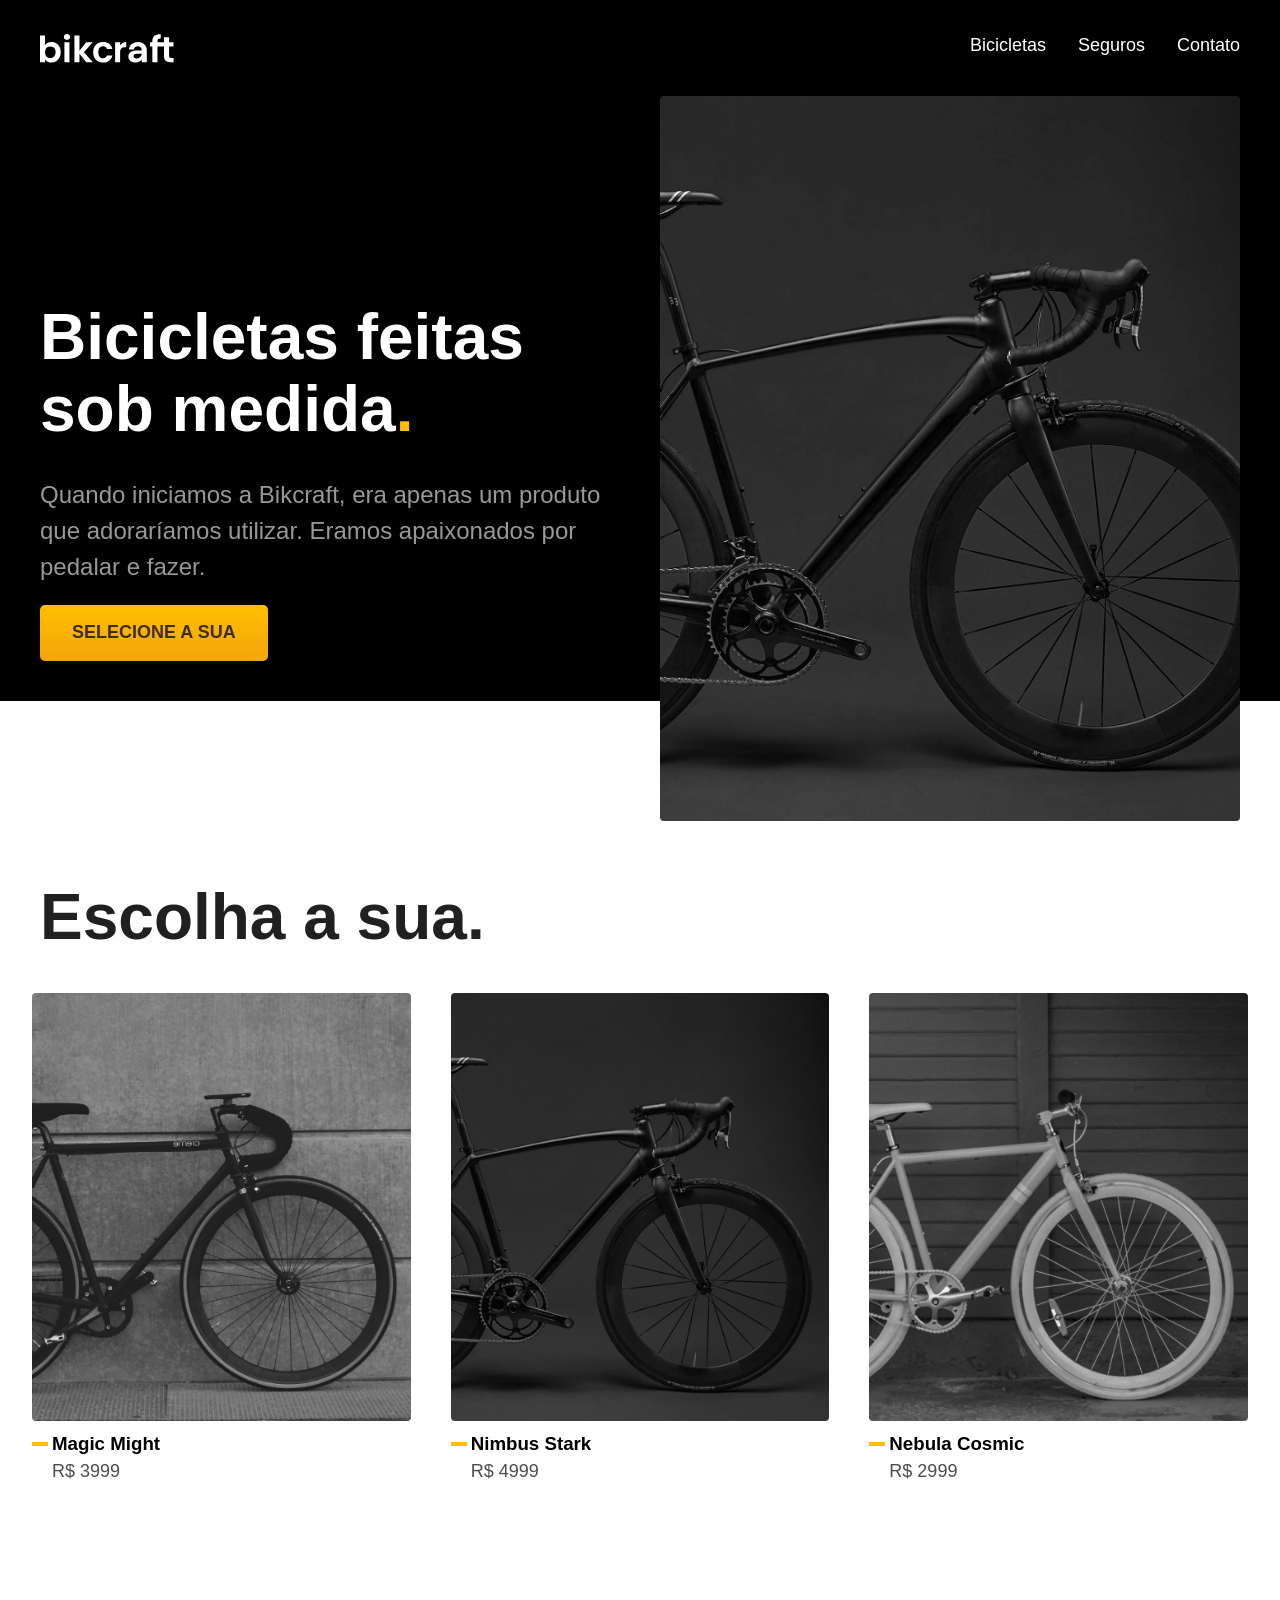
==== index.html @ 02c3f510 "Inserção dos produtos na página principal com animações" ====
<!DOCTYPE html>
<html lang="pt-BR">

<head>
  <meta charset="UTF-8">
  <meta http-equiv="X-UA-Compatible" content="IE=edge">
  <meta name="viewport" content="width=device-width, initial-scale=1.0">
  <title>Bikcraft - Bicicletas Elétricas</title>

  <!-- Typographys -->
  <link rel="preconnect" href="https://fonts.googleapis.com">
  <link rel="preconnect" href="https://fonts.gstatic.com" crossorigin>
  <link href="https://fonts.googleapis.com/css2?family=Merriweather:ital@1&family=Poppins:wght@500;600;700&family=Roboto:wght@400;500;700&display=swap" <!-- Styles -->
  <link rel="stylesheet" href="css/style.css">
</head>

<body>
  <header id="header">
    <div class="container">
      <a href="/index.html">
        <img src="/img/bikcraft.svg" alt="Bikcraft Logo">
      </a>

      <nav class="header-menu" aria-label="Primária">
        <ul class="font-1-m cor-c10">
          <li><a href="bicicletas.html">Bicicletas</a></li>
          <li><a href="seguros.html">Seguros</a></li>
          <li><a href="contato.html">Contato</a></li>
        </ul>
      </nav>
    </div>
  </header>

  <main>
    <section id="introducao">
      <div class="container">
        <div class="introducao-conteudo">
          <h1 class="titulo font-1-xxl cor-c10">Bicicletas feitas sob medida<span>.</span></h1>
          <p class="font-2-l cor-c6">Quando iniciamos a Bikcraft, era apenas um produto que adoraríamos utilizar. Eramos apaixonados por pedalar e fazer.</p>
          <a href="bicicletas.html" class="btn">Selecione a sua</a>
        </div>

        <div class="introducao-image">
          <img src="/img/fotos/introducao.jpg" alt="">
        </div>
      </div>
    </section>
  </main>

  <article id="bicicletas">
    <h2 class="title font-1-xxl cor-c2 container">Escolha a sua<span>.</span></h2>

    <ul class="bicicletas-lista">
      <li>
        <a href="/bicicletas/magic.html" class="bicicletas-item">
          <img src="/img/bicicletas/magic-home.jpg" alt="">
          <h3 class="font-1-l-b cor-c1">Magic Might</h3>
          <span class="font-2-m cor-c4">R$ 3999</span>
        </a>
      </li>

      <li>
        <a href="/bicicletas/nimbus.html" class="bicicletas-item">
          <img src="/img/bicicletas/nimbus-home.jpg" alt="">
          <h3 class="font-1-l-b cor-c1">Nimbus Stark</h3>
          <span class="font-2-m cor-c4">R$ 4999</span>
        </a>
      </li>

      <li>
        <a href="/bicicletas/nebula.html" class="bicicletas-item">
          <img src="/img/bicicletas/nebula-home.jpg" alt="">
          <h3 class="font-1-l-b cor-c1">Nebula Cosmic</h3>
          <span class="font-2-m cor-c4">R$ 2999</span>
        </a>
      </li>
    </ul>
  </article>
</body>

</html>
---- css/style.css ----
/* <-------------- Gray Colors --------------> */
/* <-------------- Main Colors --------------> */
/* <-------------- Gradient Colors --------------> */
/* <-------------- CSS Utility --------------> */
.cor-c1 {
  color: #000000;
}

.cor-c2 {
  color: #202020;
}

.cor-c3 {
  color: #3a3a3a;
}

.cor-c4 {
  color: #4d4d4d;
}

.cor-c5 {
  color: #707070;
}

.cor-c6 {
  color: #989898;
}

.cor-c7 {
  color: #b8b8b8;
}

.cor-c8 {
  color: #e2e2e2;
}

.cor-c9 {
  color: #fafafa;
}

.cor-c10 {
  color: #ffffff;
}

.cor-p1 {
  color: #ffbf00;
}

.cor-p2 {
  color: #d69e11;
}

.cor-p3 {
  color: #a66a02;
}

.cor-p4 {
  color: #402d0a;
}

.font-1-xs {
  font: 400 1.2rem/1.33 'Poppins', sans-serif;
}

.font-2-xs {
  font: 400 1.4rem/1.5 'Roboto', sans-serif;
}

.font-1-s {
  font: 400 1.6rem/1.5 'Poppins', sans-serif;
}

.font-2-s {
  font: 400 1.6rem/1.5 'Roboto', sans-serif;
}

.font-1-m,
.font-1-m-b {
  font: 500 1.8rem/1.35 'Poppins', sans-serif;
}

.font-1-m-b {
  font-weight: 600;
}

.font-2-m {
  font: 500 1.8rem/1.35 'Roboto', sans-serif;
}

.font-1-l {
  font: 400 2.4rem/1.5 'Poppins', sans-serif;
}

.font-2-l,
.font-2-l-b {
  font: 400 2.4rem/1.5 'Roboto', sans-serif;
}

.font-2-l-b {
  font-weight: 600;
  letter-spacing: 0.015em;
  text-transform: uppercase;
}

.font-1-xl {
  font: 600 3.2rem/1.25 'Poppins', sans-serif;
}

.font-2-xl {
  font: 500 3.2rem/1.25 'Roboto', sans-serif;
}

.font-1-xxl {
  font: 600 6.4rem/1.125 'Popppins', sans-serif;
}

@media screen and (max-width: 956px) {
  .font-1-xxl {
    font-size: 4.2rem;
  }
  .font-2-l,
  .font-2-l-b {
    font-size: 1.8rem;
  }
  .font-1-m,
  .font-2-m {
    font-size: 1.4rem;
  }
}

@media screen and (max-width: 768px) {
  .font-1-xxl {
    font-size: 3.6rem;
  }
  .font-1-xl,
  .font-2-xl {
    font-size: 2.4rem;
  }
  .font-2-l {
    font-size: 1.6rem;
  }
  .font-1-m {
    font-size: 1.6rem;
  }
}

/* RESET */
*,
*::before,
*::after {
  margin: 0;
  padding: 0;
  -webkit-box-sizing: border-box;
          box-sizing: border-box;
  text-decoration: none;
}

a {
  color: inherit;
}

html {
  font-size: 62.5%;
}

body {
  font-size: 1.6rem;
  font-family: 'Roboto', sans-serif;
}

li {
  list-style: none;
}

img {
  display: block;
  max-width: 100%;
}

.container {
  width: Min(95vw, 120rem);
  margin: 0 auto;
}

img[src$='.jpg'] {
  border-radius: 0.4rem;
}

.titulo span {
  color: #ffbf00;
}

.btn {
  background: -webkit-gradient(linear, left top, left bottom, from(#ffbf00), to(#f2a50b));
  background: linear-gradient(180deg, #ffbf00 0%, #f2a50b 100%);
  display: inline-block;
  padding: 1.6rem 3.2rem;
  border-radius: 0.5rem;
  text-transform: uppercase;
  color: #402d0a;
  font-size: 1.8rem;
  font-family: 'Poppins', sans-serif;
  line-height: 1.33;
  font-weight: 600;
  -webkit-box-shadow: 0 0.1rem 0.2rem 0 rgba(0, 0, 0, 0.1);
          box-shadow: 0 0.1rem 0.2rem 0 rgba(0, 0, 0, 0.1);
}

.btn:hover {
  background: -webkit-gradient(linear, left top, left bottom, from(#ffb60d), to(#daa100));
  background: linear-gradient(180deg, #ffb60d 0%, #daa100 100%);
}

@media (max-width: 768px) {
  .btn {
    padding: 1.2rem 2rem;
    font-size: 1.4rem;
    line-height: 1.5;
  }
}

#header {
  background-color: #000000;
  color: #ffffff;
}

#header .container {
  display: -webkit-box;
  display: -ms-flexbox;
  display: flex;
  -webkit-box-align: center;
      -ms-flex-align: center;
          align-items: center;
  -webkit-box-pack: justify;
      -ms-flex-pack: justify;
          justify-content: space-between;
  gap: 2rem;
  padding: 3.2rem 0;
}

#header .container ul {
  display: -webkit-box;
  display: -ms-flexbox;
  display: flex;
  -webkit-box-pack: center;
      -ms-flex-pack: center;
          justify-content: center;
  -ms-flex-wrap: wrap;
      flex-wrap: wrap;
  gap: 1.6rem 3.2rem;
}

#header .container ul li a {
  padding: 1.6rem 0;
}

#header .container ul li a::after {
  content: '';
  width: 0;
  height: 0.2rem;
  margin-top: 0.4rem;
  display: block;
  background-color: #ffffff;
  -webkit-transition: width 0.4s;
  transition: width 0.4s;
}

#header .container ul li a:hover::after {
  width: 100%;
}

@media (max-width: 956px) {
  #header .container {
    -webkit-box-orient: vertical;
    -webkit-box-direction: normal;
        -ms-flex-direction: column;
            flex-direction: column;
    -webkit-box-align: center;
        -ms-flex-align: center;
            align-items: center;
    gap: 3.2rem;
  }
  #header .container ul li {
    padding: 1.2rem 2.8rem;
    border-radius: 0.4rem;
    color: #ffffff;
    background-color: #202020;
  }
  #header .container ul li:hover {
    background-color: #4d4d4d;
  }
  #header .container ul li a::after {
    display: none;
  }
}

#introducao {
  background-color: #000000;
  -webkit-box-shadow: inset 0 -12rem 0 0 #ffffff;
          box-shadow: inset 0 -12rem 0 0 #ffffff;
}

#introducao .container {
  display: -ms-grid;
  display: grid;
  -ms-grid-columns: 1fr 1fr;
      grid-template-columns: 1fr 1fr;
  gap: 4rem;
}

#introducao .introducao-conteudo {
  -ms-flex-item-align: end;
      -ms-grid-row-align: end;
      align-self: end;
  padding: 12rem 0 16rem;
}

#introducao .introducao-conteudo h1 {
  margin-bottom: 3.2rem;
}

#introducao .introducao-conteudo p {
  margin-bottom: 2rem;
}

#introducao .introducao-image img {
  height: 100%;
  width: 100%;
  -o-object-fit: cover;
     object-fit: cover;
  -o-object-position: right;
     object-position: right;
}

@media (max-width: 876px) {
  #introducao {
    -webkit-box-shadow: inset 0 -6rem 0 0 #ffffff;
            box-shadow: inset 0 -6rem 0 0 #ffffff;
    background-color: #202020;
  }
  #introducao .container {
    -ms-grid-columns: 1fr;
        grid-template-columns: 1fr;
    gap: 2rem;
  }
  #introducao .introducao-conteudo {
    padding: 4rem 0;
  }
  #introducao .introducao-image img {
    height: 35rem;
  }
}

@media (max-width: 600px) {
  #introducao {
    -webkit-box-shadow: none;
            box-shadow: none;
    padding-bottom: 4rem;
  }
}

#bicicletas {
  padding: 6rem 0 12rem;
}

#bicicletas h2 {
  margin-bottom: 4rem;
}

#bicicletas .bicicletas-lista {
  width: Min(95vw, 144rem);
  margin: 0 auto;
  padding: 0 0 2rem;
  display: -webkit-box;
  display: -ms-flexbox;
  display: flex;
  gap: 4rem;
  overflow-x: auto;
}

#bicicletas .bicicletas-lista .bicicletas-item {
  -webkit-box-flex: 1;
      -ms-flex: 1;
          flex: 1;
  min-width: 35rem;
  display: block;
}

#bicicletas .bicicletas-lista .bicicletas-item h3::before {
  -webkit-transition: width 0.2s;
  transition: width 0.2s;
}

#bicicletas .bicicletas-lista .bicicletas-item span {
  -webkit-transition: margin 0.2s;
  transition: margin 0.2s;
}

#bicicletas .bicicletas-lista .bicicletas-item:hover h3::before {
  width: 3.2rem;
}

#bicicletas .bicicletas-lista .bicicletas-item:hover span {
  margin-left: 3.6rem;
}

#bicicletas .bicicletas-lista .bicicletas-item img {
  margin-bottom: 1.2rem;
}

#bicicletas .bicicletas-lista .bicicletas-item h3 {
  margin-bottom: 0.4rem;
  display: -webkit-box;
  display: -ms-flexbox;
  display: flex;
  -webkit-box-align: center;
      -ms-flex-align: center;
          align-items: center;
}

#bicicletas .bicicletas-lista .bicicletas-item h3::before {
  content: '';
  width: 1.6rem;
  height: 0.4rem;
  display: inline-block;
  margin-right: 0.4rem;
  background-color: #ffbf00;
}

#bicicletas .bicicletas-lista .bicicletas-item span {
  margin-left: 2rem;
}

@media (max-width: 867px) {
  #bicicletas .bicicletas-lista {
    gap: 2rem;
  }
}
/*# sourceMappingURL=style.css.map */
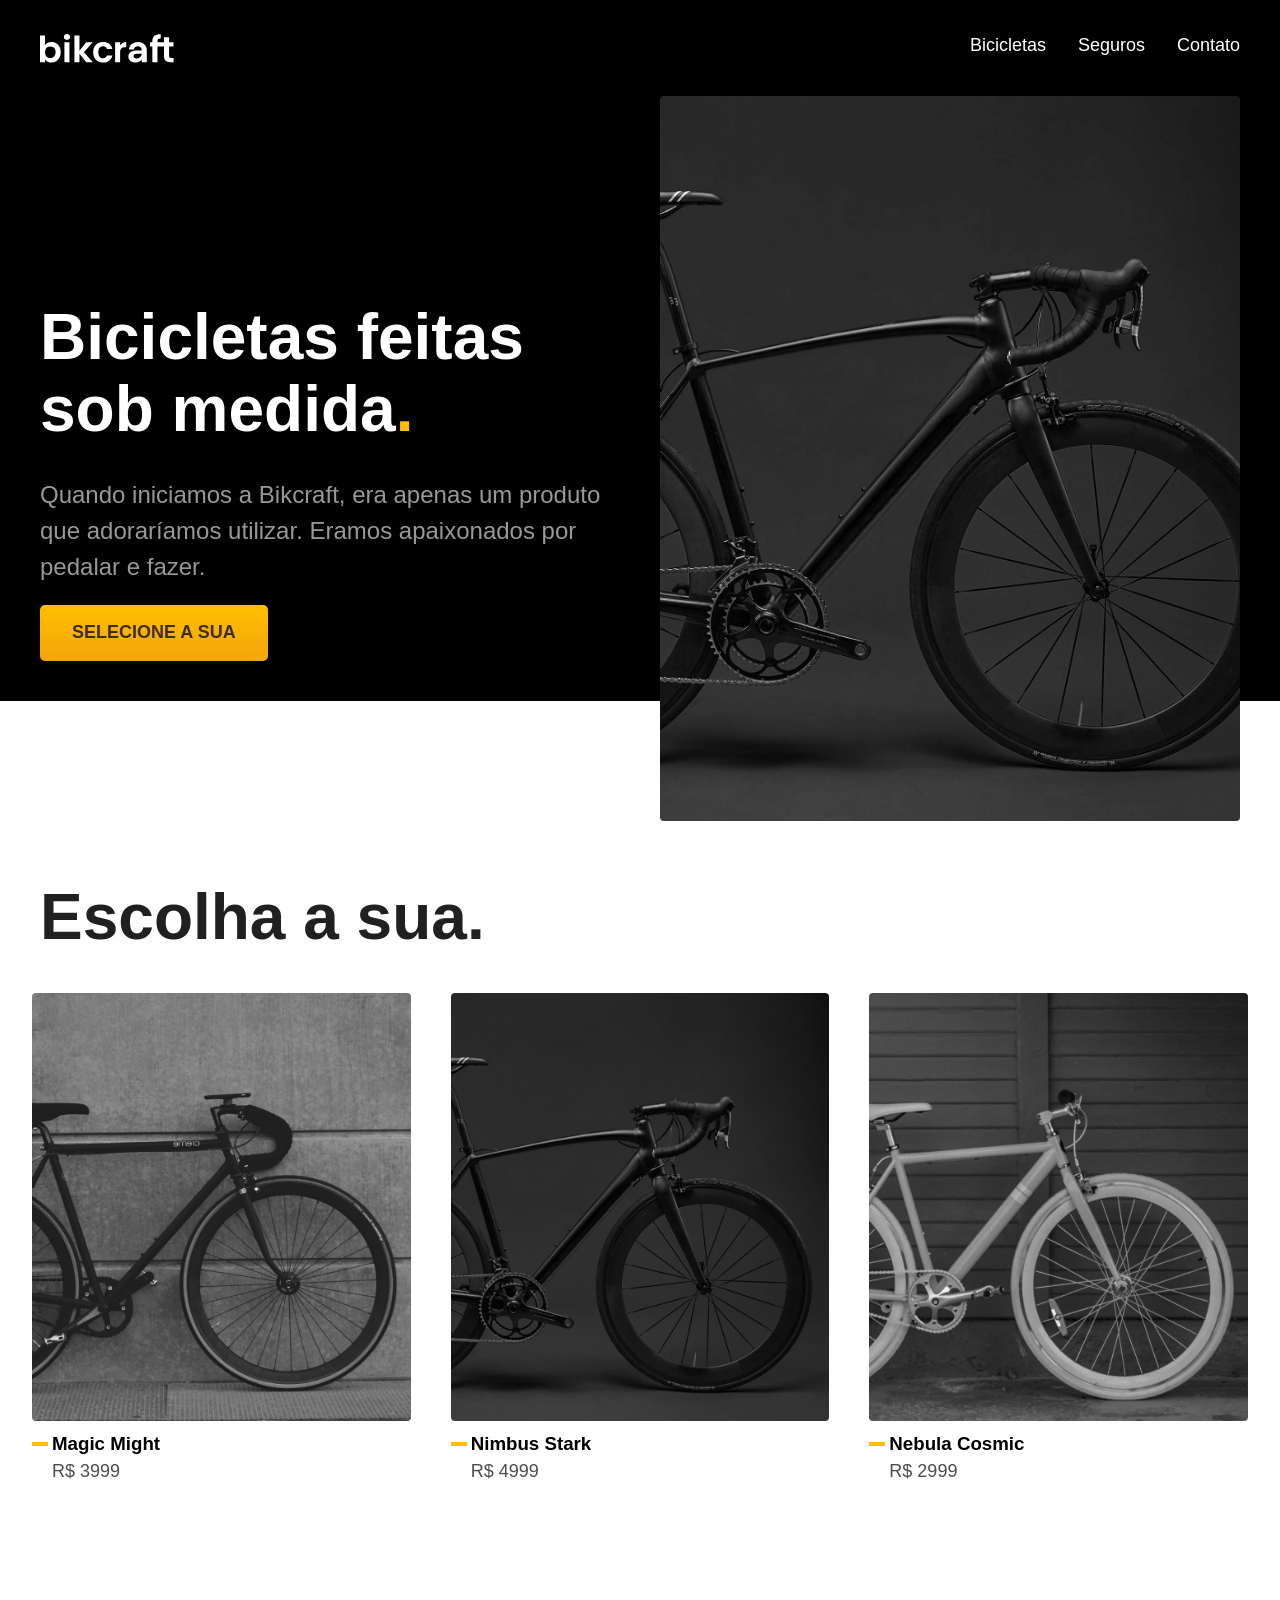
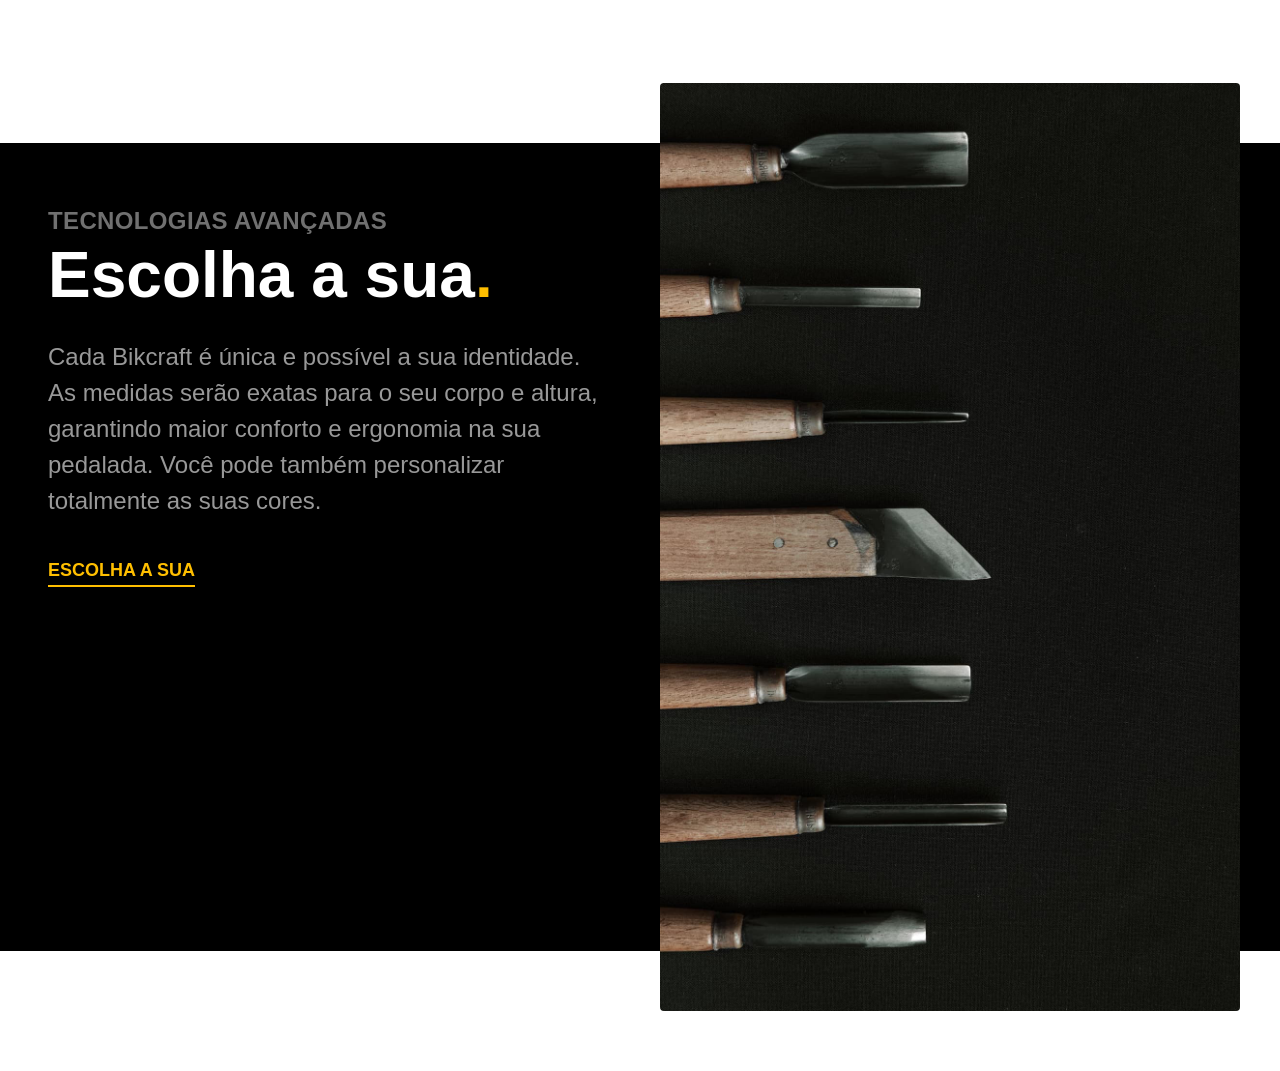
==== commit 8a962e0e: "Inserção das tecnologias" ====
--- a/index.html
+++ b/index.html
@@ -76,6 +76,27 @@
       </li>
     </ul>
   </article>
+
+  <section aria-label="tecnologias" id="tecnologias">
+    <div class="container">
+      <div class="tecnologias-texto">
+        <span class="font-2-l-b cor-c5">Tecnologias Avançadas</span>
+        <h2 class="titulo font-1-xxl cor-c10">Escolha a sua<span>.</span></h2>
+        <p class="font-2-l cor-c6">Cada Bikcraft é única e possível a sua identidade. As medidas serão exatas para o seu corpo e altura, garantindo maior conforto e ergonomia na sua pedalada. Você pode também personalizar totalmente as suas cores.</p>
+        <a href="" class="btn line">Escolha a sua</a>
+
+        <div class="tecnologias-vantagens">
+          <div class="tecnologias-vantagem">
+
+          </div>
+        </div>
+      </div>
+
+      <div class="tecnologias-image">
+        <img src="/img/fotos/tecnologia.jpg" alt="">
+      </div>
+    </div>
+  </section>
 </body>
 
 </html>
--- a/css/style.css
+++ b/css/style.css
@@ -211,6 +211,30 @@
   background: linear-gradient(180deg, #ffb60d 0%, #daa100 100%);
 }
 
+.btn.line {
+  background: none;
+  padding: 0;
+  color: #ffbf00;
+  position: relative;
+  -webkit-transition: color 0.2s;
+  transition: color 0.2s;
+}
+
+.btn.line::after {
+  content: '';
+  width: 100%;
+  height: 0.2rem;
+  display: inline-block;
+  background-color: currentColor;
+  position: absolute;
+  bottom: -0.4rem;
+  left: 0;
+}
+
+.btn.line:hover {
+  color: #d69e11;
+}
+
 @media (max-width: 768px) {
   .btn {
     padding: 1.2rem 2rem;
@@ -382,7 +406,7 @@
   -webkit-box-flex: 1;
       -ms-flex: 1;
           flex: 1;
-  min-width: 35rem;
+  min-width: 28rem;
   display: block;
 }
 
@@ -436,4 +460,69 @@
     gap: 2rem;
   }
 }
+
+#tecnologias {
+  background-color: #000000;
+  -webkit-box-shadow: inset 0 12rem 0 0 #ffffff, inset 0 -12rem 0 0 #ffffff;
+          box-shadow: inset 0 12rem 0 0 #ffffff, inset 0 -12rem 0 0 #ffffff;
+}
+
+#tecnologias .container {
+  padding: 6rem 0;
+  display: -ms-grid;
+  display: grid;
+  -ms-grid-columns: 1fr 1fr;
+      grid-template-columns: 1fr 1fr;
+  gap: 4rem;
+}
+
+#tecnologias .tecnologias-texto {
+  padding: 12rem 0.8rem;
+}
+
+#tecnologias .tecnologias-texto span {
+  margin-bottom: 0.8rem;
+}
+
+#tecnologias .tecnologias-texto h2 {
+  margin-bottom: 2.8rem;
+}
+
+#tecnologias .tecnologias-texto p {
+  margin-bottom: 4rem;
+}
+
+#tecnologias .tecnologias-texto a {
+  margin-bottom: 4rem;
+}
+
+#tecnologias .tecnologias-image img {
+  height: 100%;
+  width: 100%;
+  -o-object-fit: cover;
+     object-fit: cover;
+  -o-object-position: left;
+     object-position: left;
+}
+
+@media (max-width: 876px) {
+  #tecnologias {
+    -webkit-box-shadow: none;
+            box-shadow: none;
+  }
+  #tecnologias .container {
+    -ms-grid-columns: 1fr;
+        grid-template-columns: 1fr;
+    padding: 0;
+  }
+  #tecnologias .tecnologias-texto {
+    padding: 4rem 0;
+  }
+  #tecnologias .tecnologias-texto p {
+    max-width: 60ch;
+  }
+  #tecnologias .tecnologias-image {
+    display: none;
+  }
+}
 /*# sourceMappingURL=style.css.map */
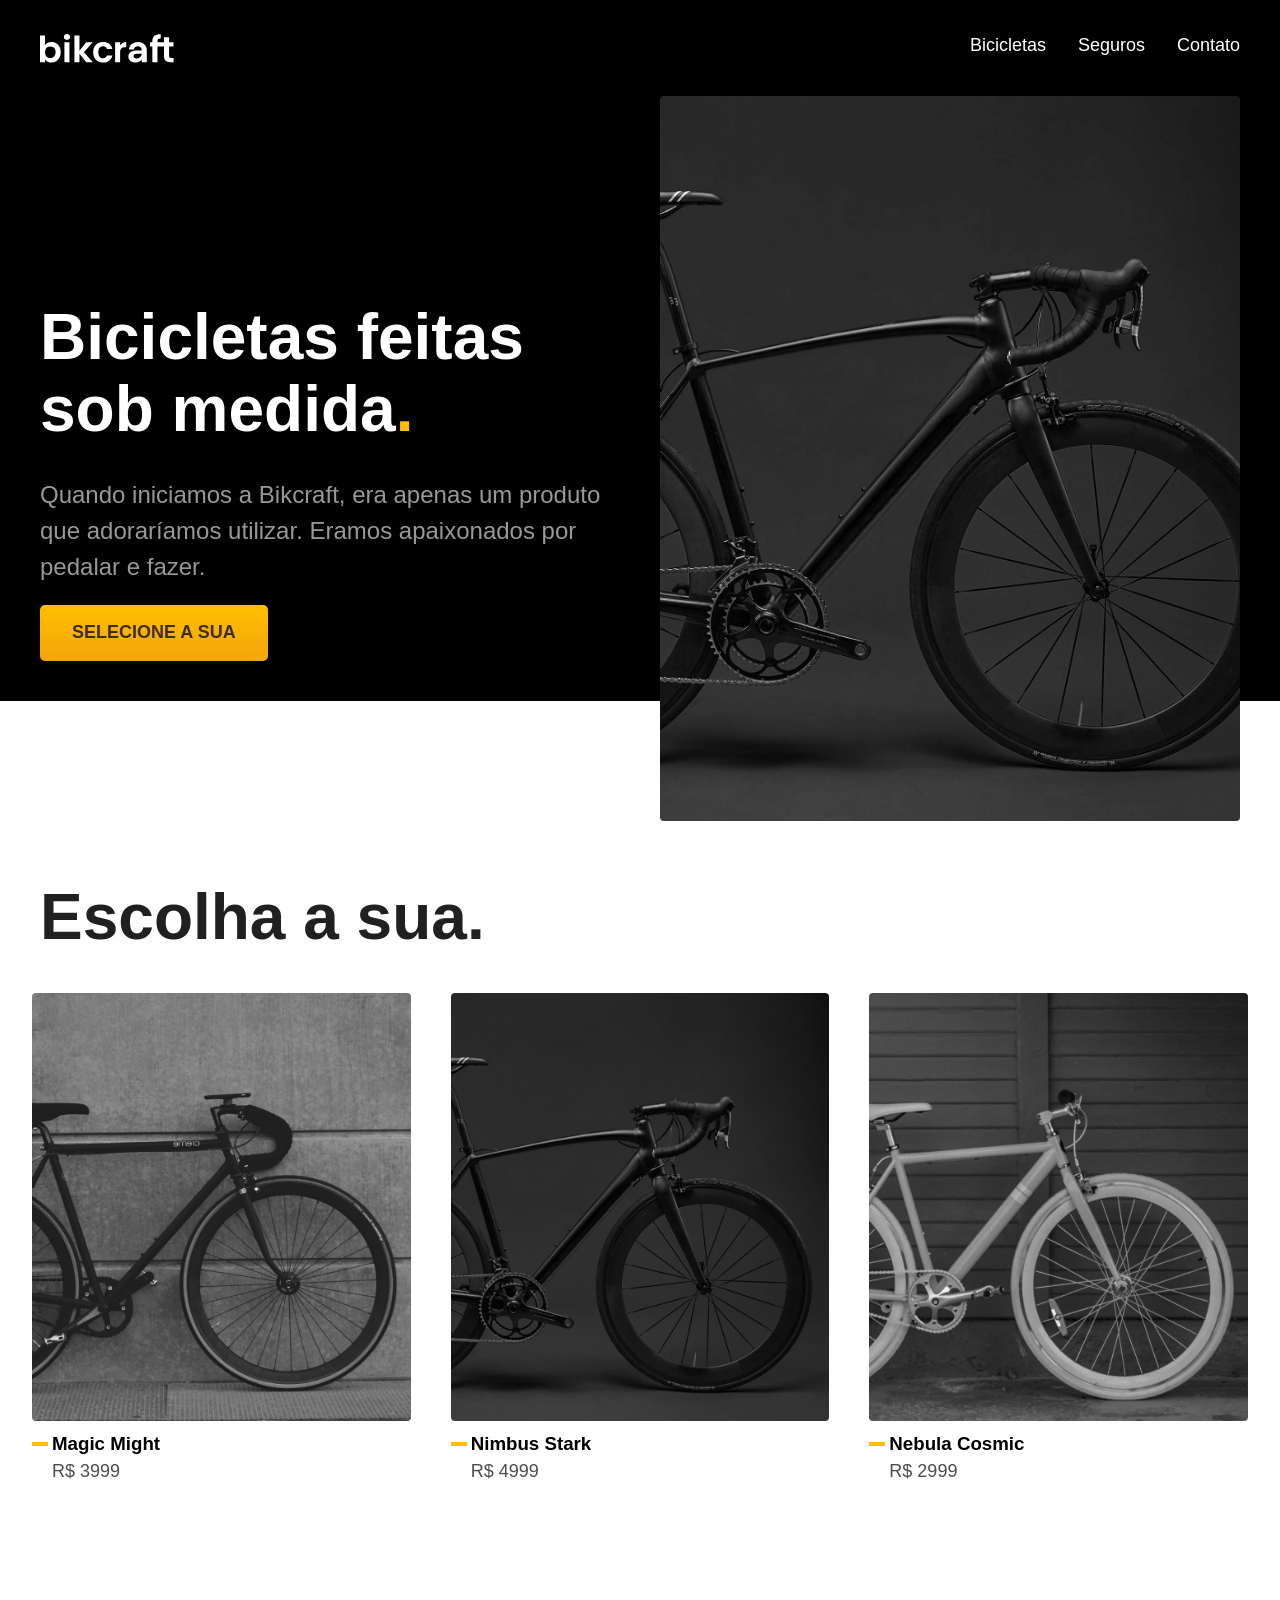
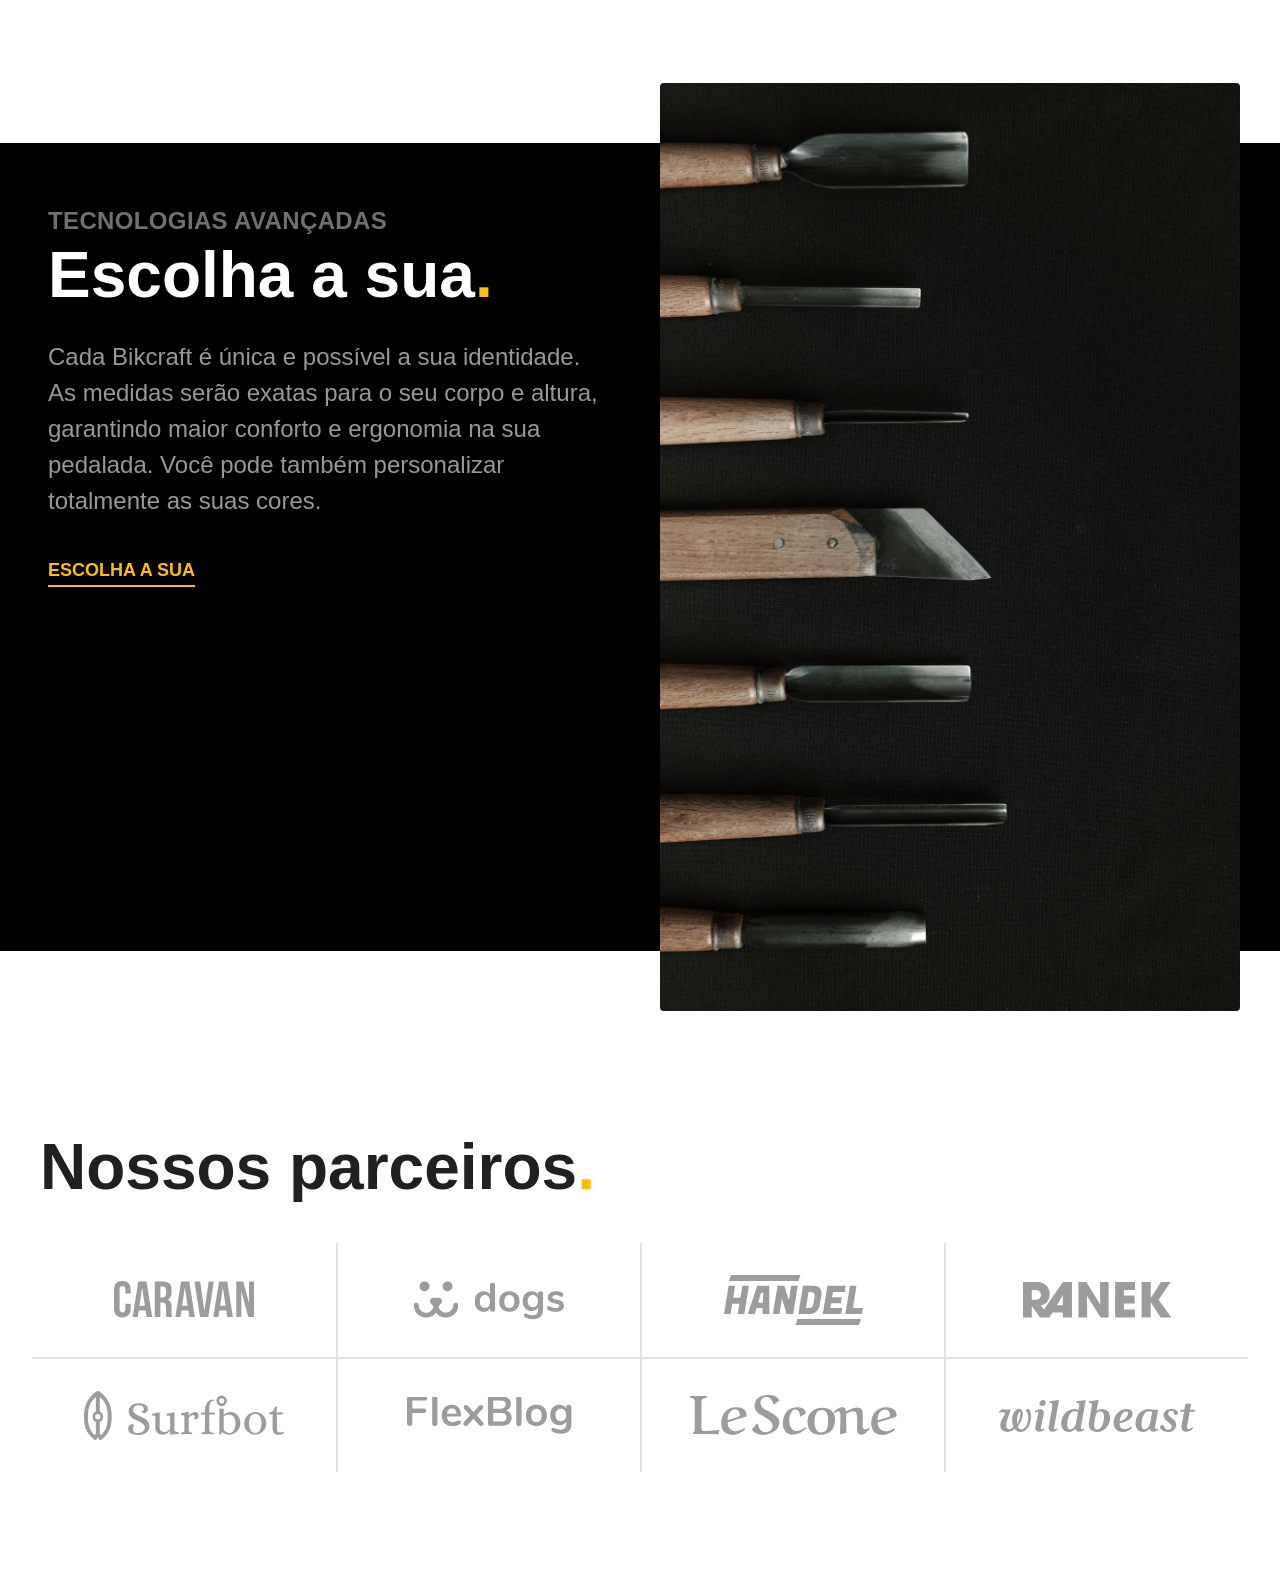
==== commit 31875ad7: "Inserção da seção de parceiros da home" ====
--- a/index.html
+++ b/index.html
@@ -97,6 +97,37 @@
       </div>
     </div>
   </section>
+
+  <section id="parceiros">
+    <h2 class="titulo font-1-xxl cor-c2 container">Nossos parceiros<span>.</span></h2>
+
+    <ul class="parceiros-lista">
+      <li>
+        <img src="/img/parceiros/caravan.svg" alt="caravan">
+      </li>
+      <li>
+        <img src="/img/parceiros/dogs.svg" alt="dogs">
+      </li>
+      <li>
+        <img src="/img/parceiros/handel.svg" alt="handel">
+      </li>
+      <li>
+        <img src="/img/parceiros/ranek.svg" alt="ranek">
+      </li>
+      <li>
+        <img src="/img/parceiros/surfbot.svg" alt="surfbot">
+      </li>
+      <li>
+        <img src="/img/parceiros/flexblog.svg" alt="flexblog">
+      </li>
+      <li>
+        <img src="/img/parceiros/lescone.svg" alt="lescone">
+      </li>
+      <li>
+        <img src="/img/parceiros/wildbeast.svg" alt="wildbeast">
+      </li>
+    </ul>
+  </section>
 </body>
 
 </html>
--- a/css/style.css
+++ b/css/style.css
@@ -525,4 +525,64 @@
     display: none;
   }
 }
+
+#parceiros {
+  padding: 6rem 0 12rem;
+}
+
+#parceiros h2 {
+  margin-bottom: 4rem;
+}
+
+.parceiros-lista {
+  display: -ms-grid;
+  display: grid;
+  -ms-grid-columns: (1fr)[4];
+      grid-template-columns: repeat(4, 1fr);
+  width: Min(95vw, 144rem);
+  margin: 0 auto;
+}
+
+.parceiros-lista li {
+  padding: 3.2rem;
+  display: -webkit-box;
+  display: -ms-flexbox;
+  display: flex;
+  border-left: 0.2rem solid #e2e2e2;
+}
+
+.parceiros-lista li img {
+  margin: auto;
+}
+
+.parceiros-lista li:first-child,
+.parceiros-lista li:nth-child(5) {
+  border-left: none;
+}
+
+.parceiros-lista li:nth-child(n + 5) {
+  border-top: 0.2rem solid #e2e2e2;
+}
+
+@media (max-width: 867px) {
+  .parceiros-lista li {
+    padding: 2.8rem;
+  }
+}
+
+@media (max-width: 768px) {
+  #parceiros .parceiros-lista {
+    -ms-grid-columns: 1fr 1fr;
+        grid-template-columns: 1fr 1fr;
+  }
+  .parceiros-lista li {
+    padding: 2rem;
+  }
+  .parceiros-lista li:nth-child(n + 3) {
+    border-top: 0.2rem solid #e2e2e2;
+  }
+  .parceiros-lista li:nth-child(odd) {
+    border-left: none;
+  }
+}
 /*# sourceMappingURL=style.css.map */
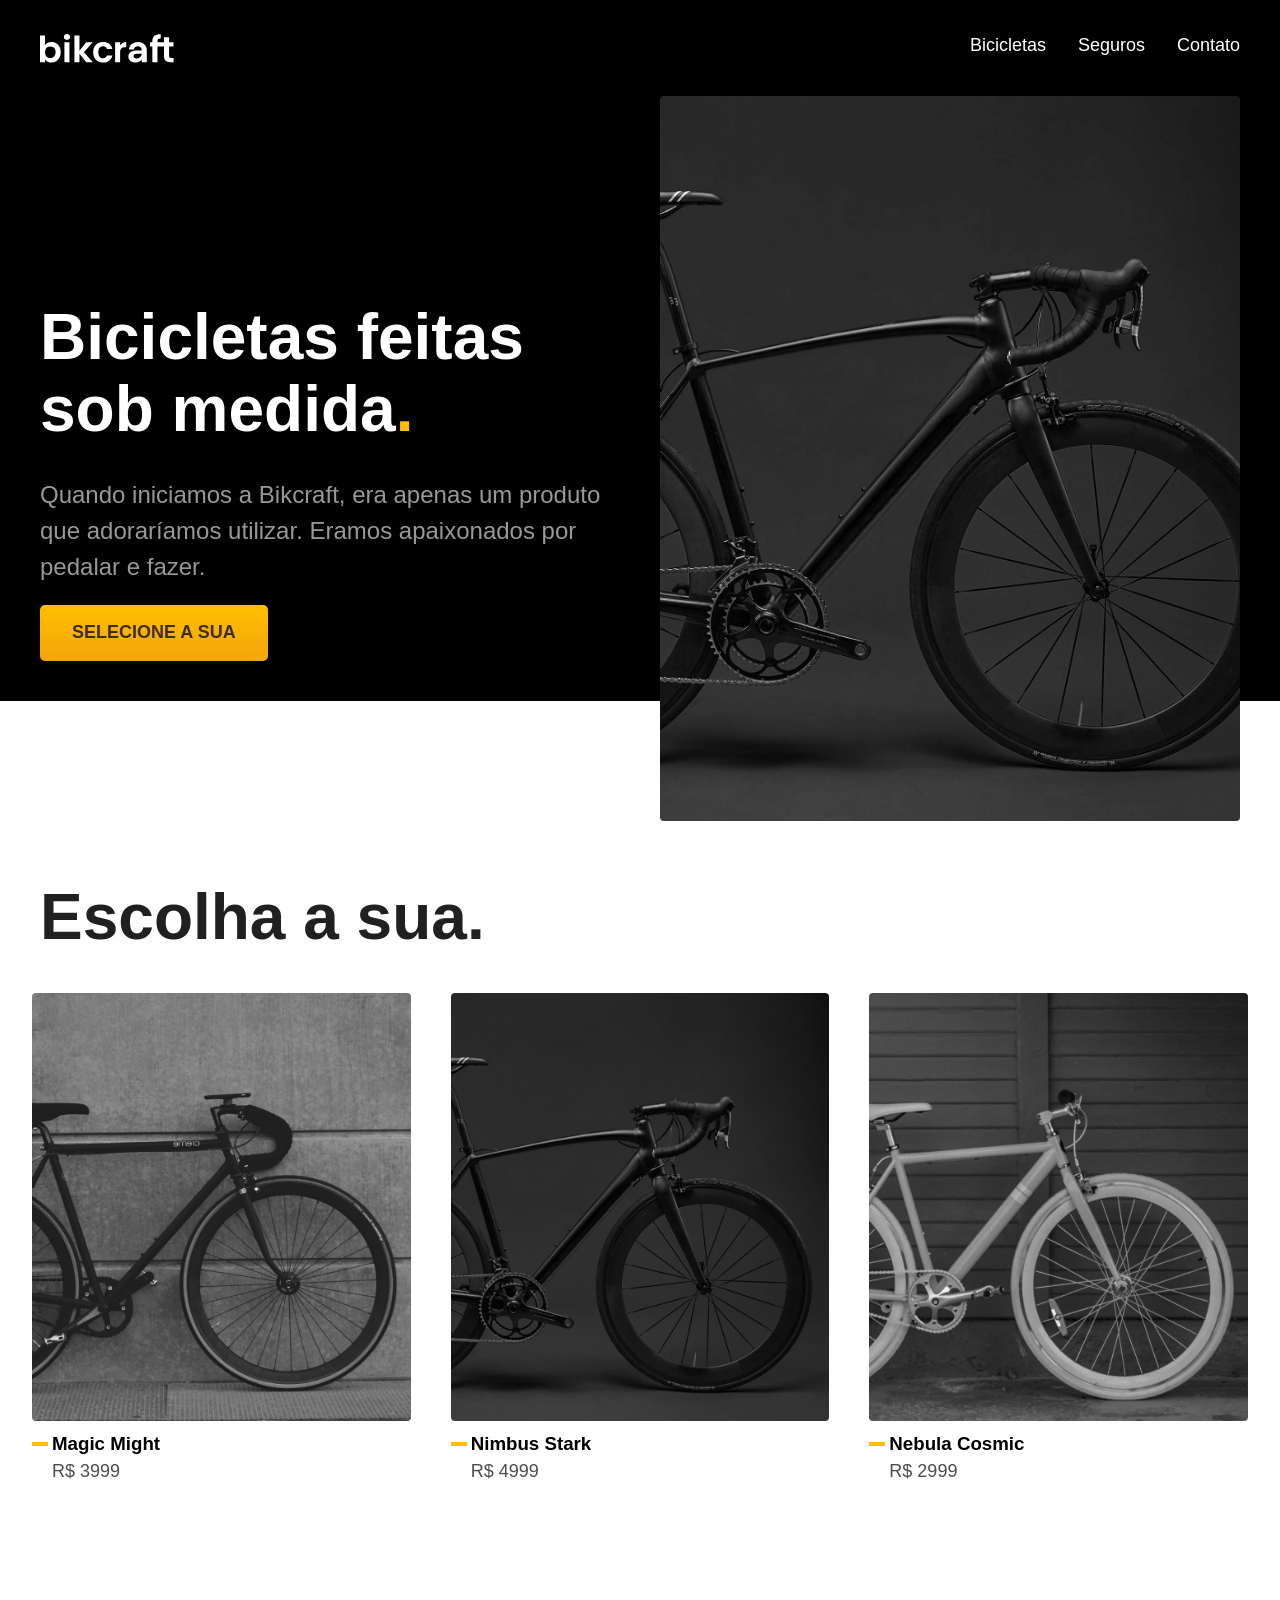
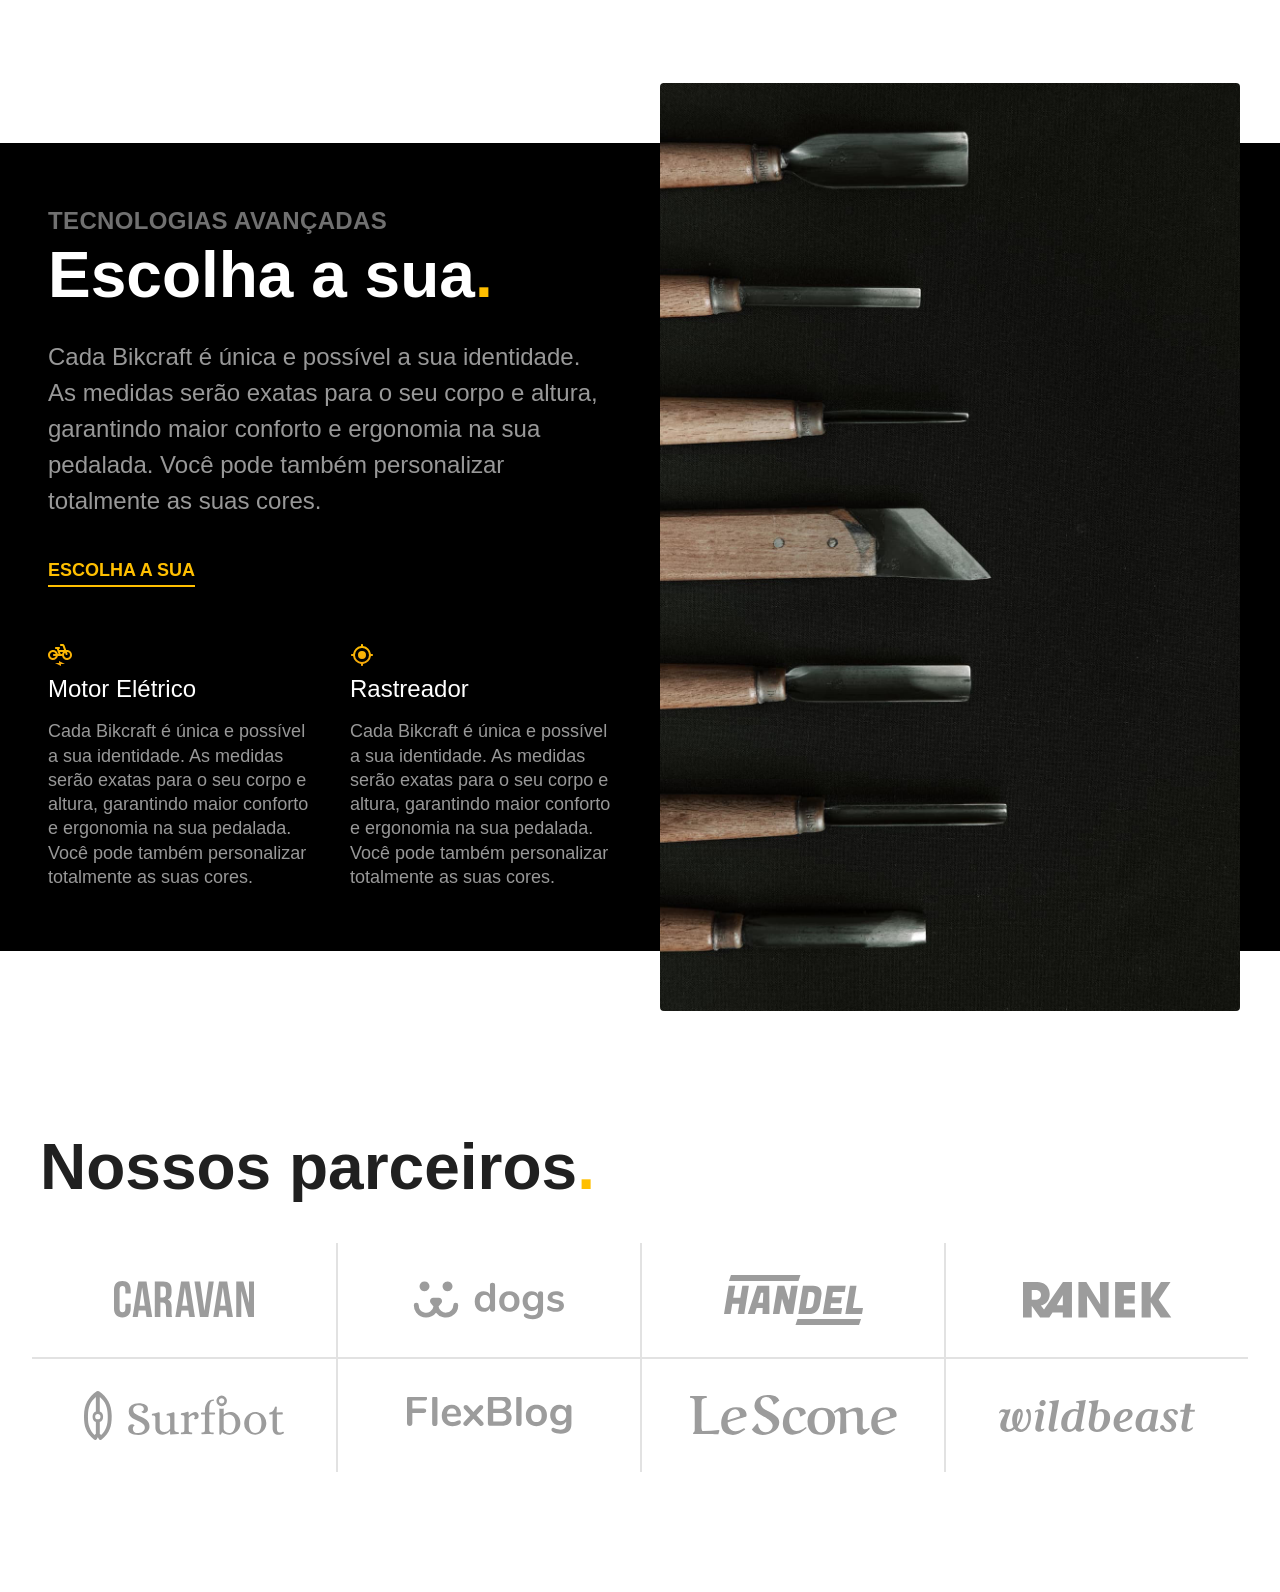
==== commit 9e730a62: "Inserção dos diferenciais Tecnológicos Bikcraft" ====
--- a/index.html
+++ b/index.html
@@ -87,7 +87,15 @@
 
         <div class="tecnologias-vantagens">
           <div class="tecnologias-vantagem">
+            <img src="/img/icones/eletrica.svg" alt="">
+            <h3 class="font-1-l cor-c10">Motor Elétrico</h3>
+            <p class="font-2-m cor-c6">Cada Bikcraft é única e possível a sua identidade. As medidas serão exatas para o seu corpo e altura, garantindo maior conforto e ergonomia na sua pedalada. Você pode também personalizar totalmente as suas cores.</p>
+          </div>
 
+          <div class="tecnologias-vantagem">
+            <img src="/img/icones/rastreador.svg" alt="">
+            <h3 class="font-1-l cor-c10">Rastreador</h3>
+            <p class="font-2-m cor-c6">Cada Bikcraft é única e possível a sua identidade. As medidas serão exatas para o seu corpo e altura, garantindo maior conforto e ergonomia na sua pedalada. Você pode também personalizar totalmente as suas cores.</p>
           </div>
         </div>
       </div>
--- a/css/style.css
+++ b/css/style.css
@@ -488,12 +488,31 @@
   margin-bottom: 2.8rem;
 }
 
-#tecnologias .tecnologias-texto p {
+#tecnologias .tecnologias-texto > p {
   margin-bottom: 4rem;
 }
 
 #tecnologias .tecnologias-texto a {
-  margin-bottom: 4rem;
+  margin-bottom: 6rem;
+}
+
+#tecnologias .tecnologias-vantagens {
+  display: -webkit-box;
+  display: -ms-flexbox;
+  display: flex;
+  gap: 4rem;
+}
+
+#tecnologias .tecnologias-vantagens img {
+  margin-bottom: 0.4rem;
+  width: 2.4rem;
+}
+
+#tecnologias .tecnologias-vantagens h3 {
+  margin-bottom: 1.2rem;
+  width: -webkit-max-content;
+  width: -moz-max-content;
+  width: max-content;
 }
 
 #tecnologias .tecnologias-image img {
@@ -518,11 +537,21 @@
   #tecnologias .tecnologias-texto {
     padding: 4rem 0;
   }
-  #tecnologias .tecnologias-texto p {
+  #tecnologias .tecnologias-texto > p {
     max-width: 60ch;
   }
   #tecnologias .tecnologias-image {
     display: none;
+  }
+}
+
+@media (max-width: 600px) {
+  #tecnologias .tecnologias-vantagens {
+    -webkit-box-orient: vertical;
+    -webkit-box-direction: normal;
+        -ms-flex-direction: column;
+            flex-direction: column;
+    gap: 2rem;
   }
 }
 
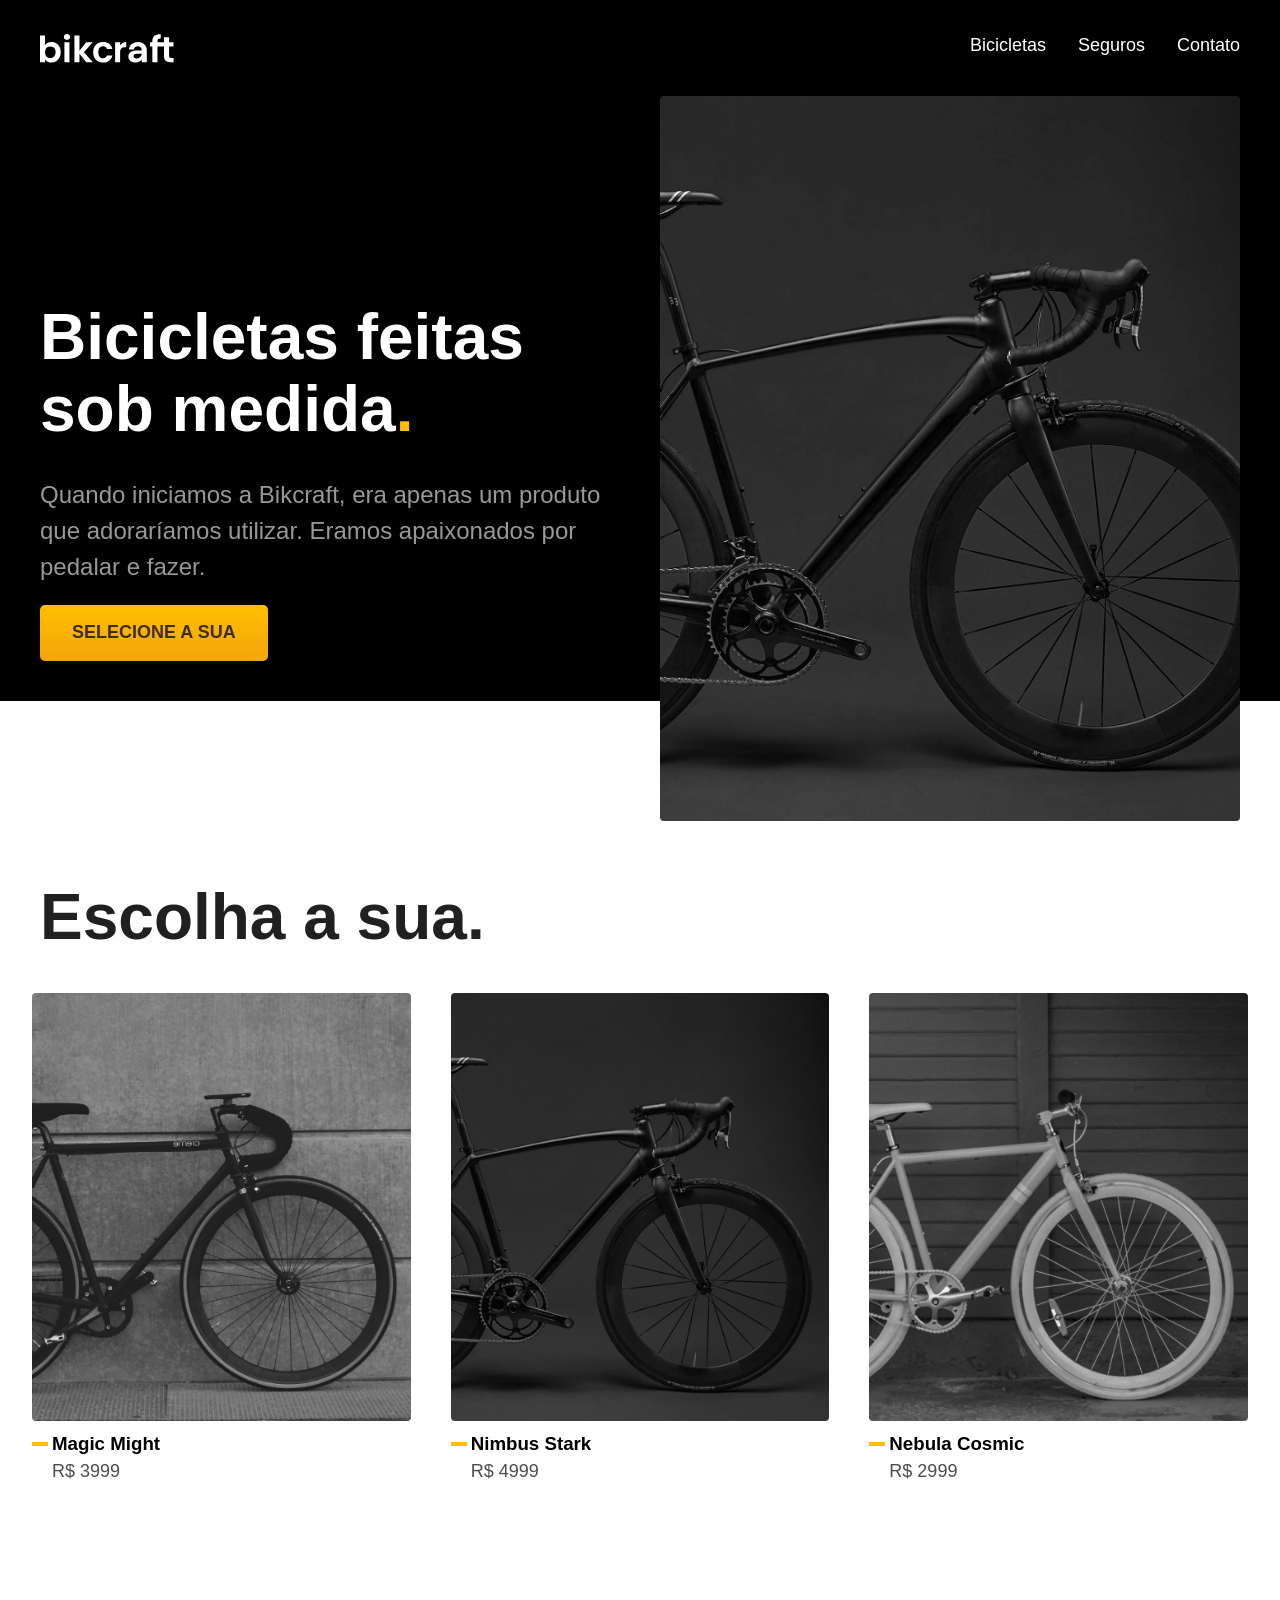
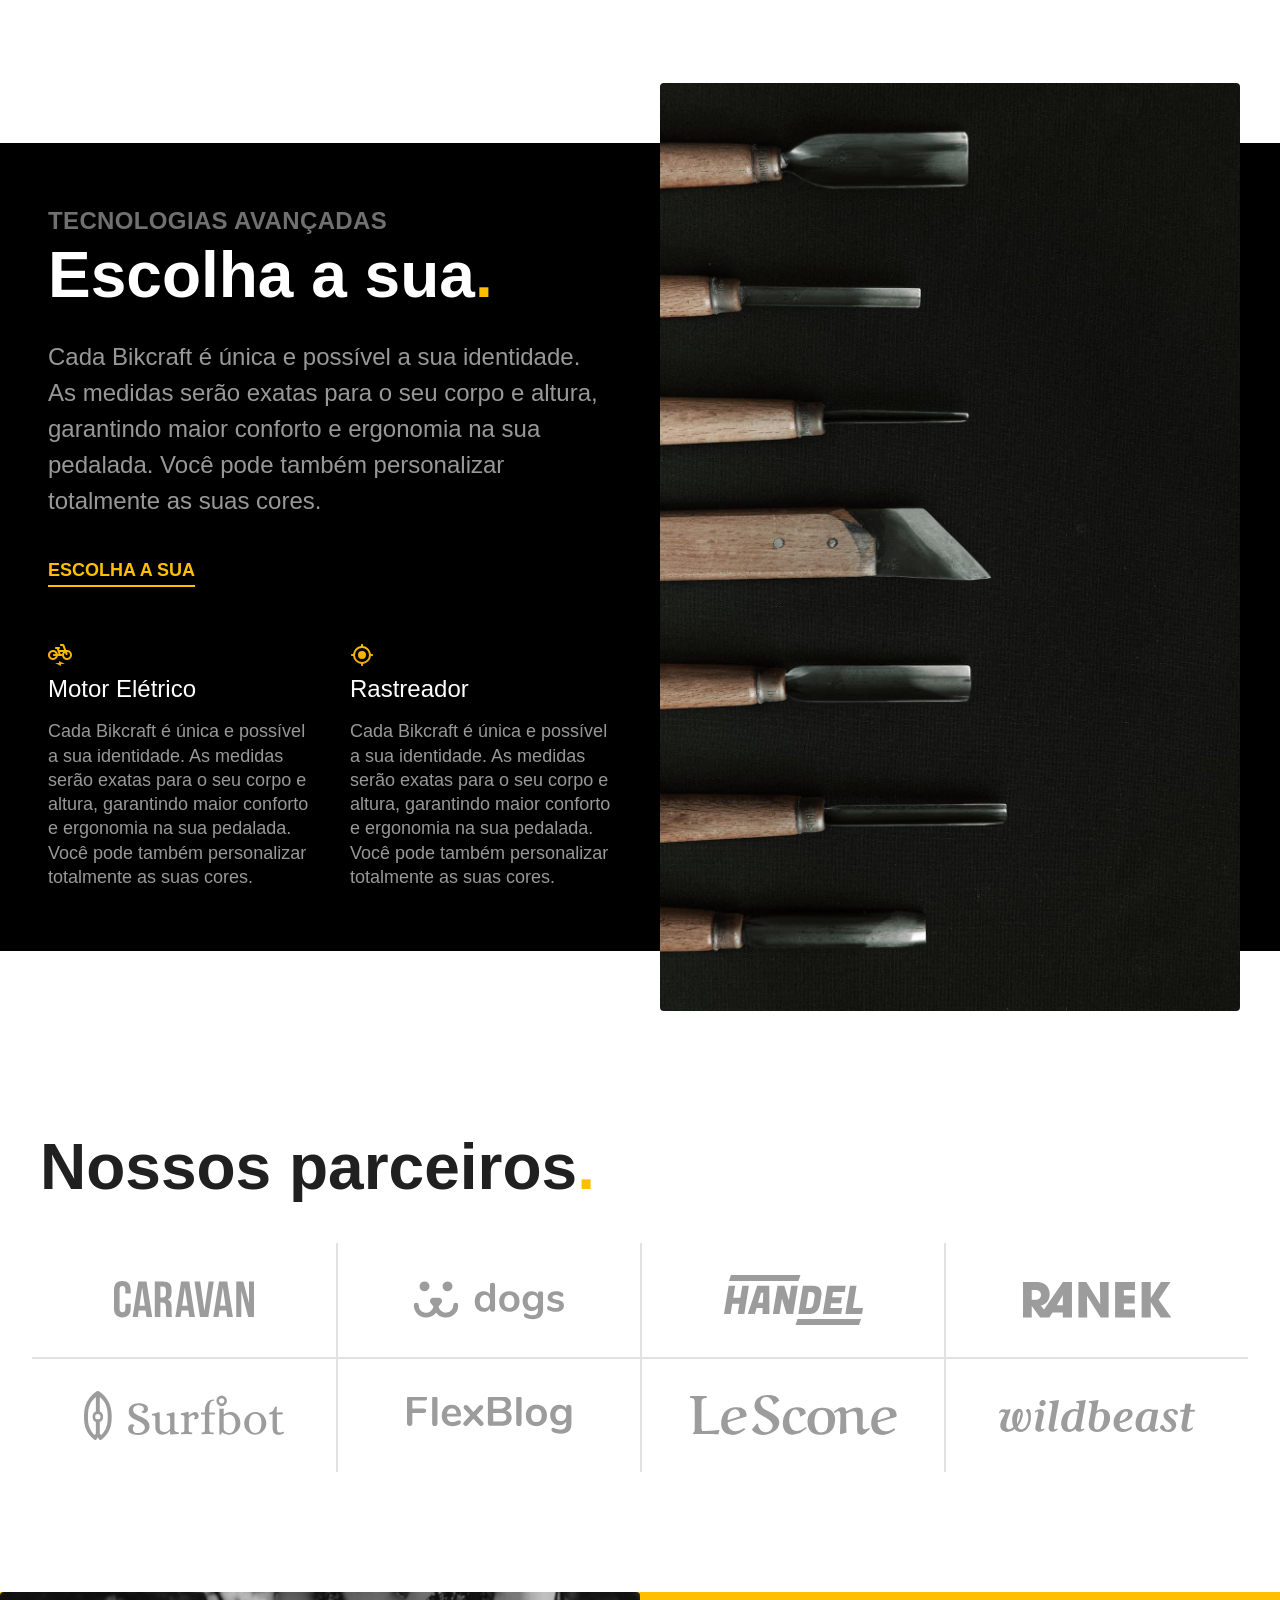
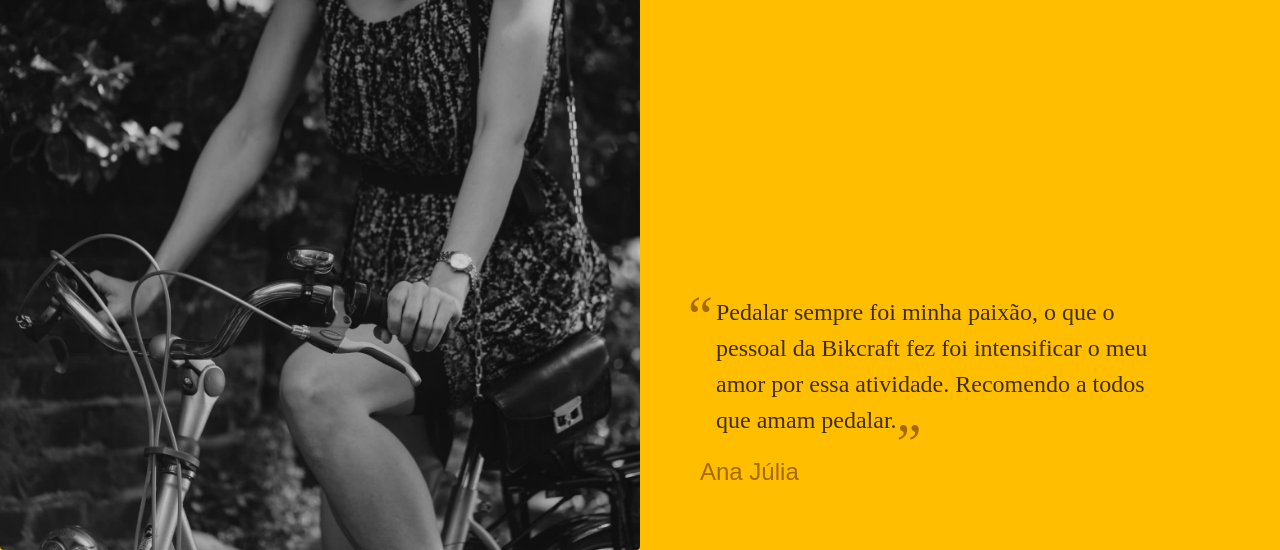
==== commit d7e36299: "Inserção da seção de depoimentos" ====
--- a/index.html
+++ b/index.html
@@ -136,6 +136,19 @@
       </li>
     </ul>
   </section>
+
+  <section id="depoimentos">
+    <div class="depoimentos-image">
+      <img src="/img/fotos/depoimento.jpg" alt="">
+    </div>
+
+    <div class="depoimentos-texto">
+      <blockquote>
+        <p class="font-2-l cor-p4">Pedalar sempre foi minha paixão, o que o pessoal da Bikcraft fez foi intensificar o meu amor por essa atividade. Recomendo a todos que amam pedalar.</p>
+      </blockquote>
+      <span class="font-1-l cor-p3">Ana Júlia</span>
+    </div>
+  </section>
 </body>
 
 </html>
--- a/css/style.css
+++ b/css/style.css
@@ -1,3 +1,4 @@
+@charset "UTF-8";
 /* <-------------- Gray Colors --------------> */
 /* <-------------- Main Colors --------------> */
 /* <-------------- Gradient Colors --------------> */
@@ -614,4 +615,73 @@
     border-left: none;
   }
 }
+
+#depoimentos {
+  background-color: #ffbf00;
+  display: -ms-grid;
+  display: grid;
+  -ms-grid-columns: 1fr 1fr;
+      grid-template-columns: 1fr 1fr;
+}
+
+#depoimentos img {
+  height: 100%;
+  width: 100%;
+  -o-object-fit: cover;
+     object-fit: cover;
+  -o-object-position: center;
+     object-position: center;
+}
+
+#depoimentos .depoimentos-texto {
+  padding: 4rem 4rem 6rem 6rem;
+  -ms-flex-item-align: end;
+      -ms-grid-row-align: end;
+      align-self: end;
+}
+
+#depoimentos .depoimentos-texto blockquote {
+  margin-bottom: 1.6rem;
+  margin-left: 1.6rem;
+  max-width: 50ch;
+  position: relative;
+}
+
+#depoimentos .depoimentos-texto blockquote p::before,
+#depoimentos .depoimentos-texto blockquote p::after {
+  position: absolute;
+  font-size: 5.6rem;
+  color: #a66a02;
+}
+
+#depoimentos .depoimentos-texto blockquote p::before {
+  content: '“';
+  left: -2.8rem;
+  top: -2rem;
+}
+
+#depoimentos .depoimentos-texto blockquote p::after {
+  content: '”';
+}
+
+#depoimentos .depoimentos-texto blockquote p {
+  font-family: 'Merriweather';
+}
+
+@media (max-width: 768px) {
+  #depoimentos {
+    -ms-grid-columns: 1fr;
+        grid-template-columns: 1fr;
+    text-align: center;
+    overflow: hidden;
+  }
+  #depoimentos .depoimentos-image {
+    height: 25rem;
+  }
+  #depoimentos .depoimentos-texto {
+    -ms-grid-column-align: center;
+        justify-self: center;
+    padding: 2rem;
+  }
+}
 /*# sourceMappingURL=style.css.map */
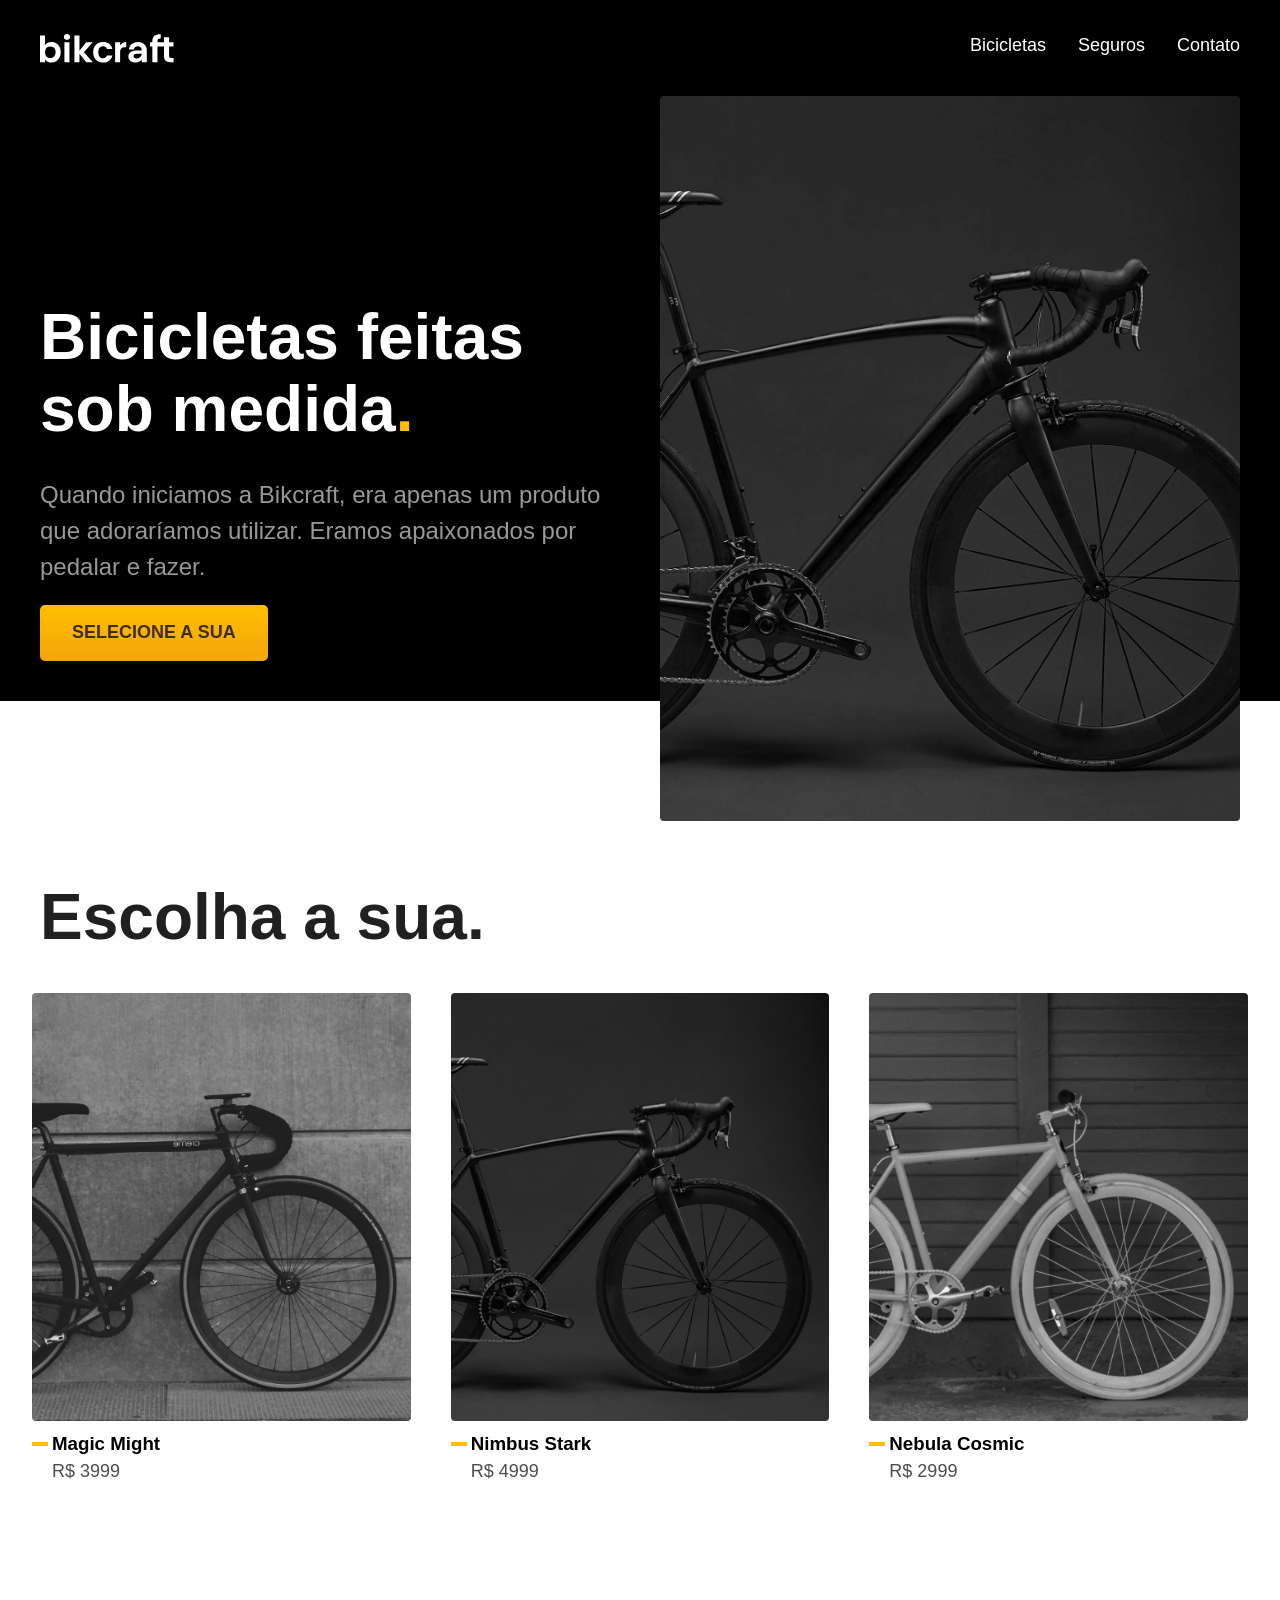
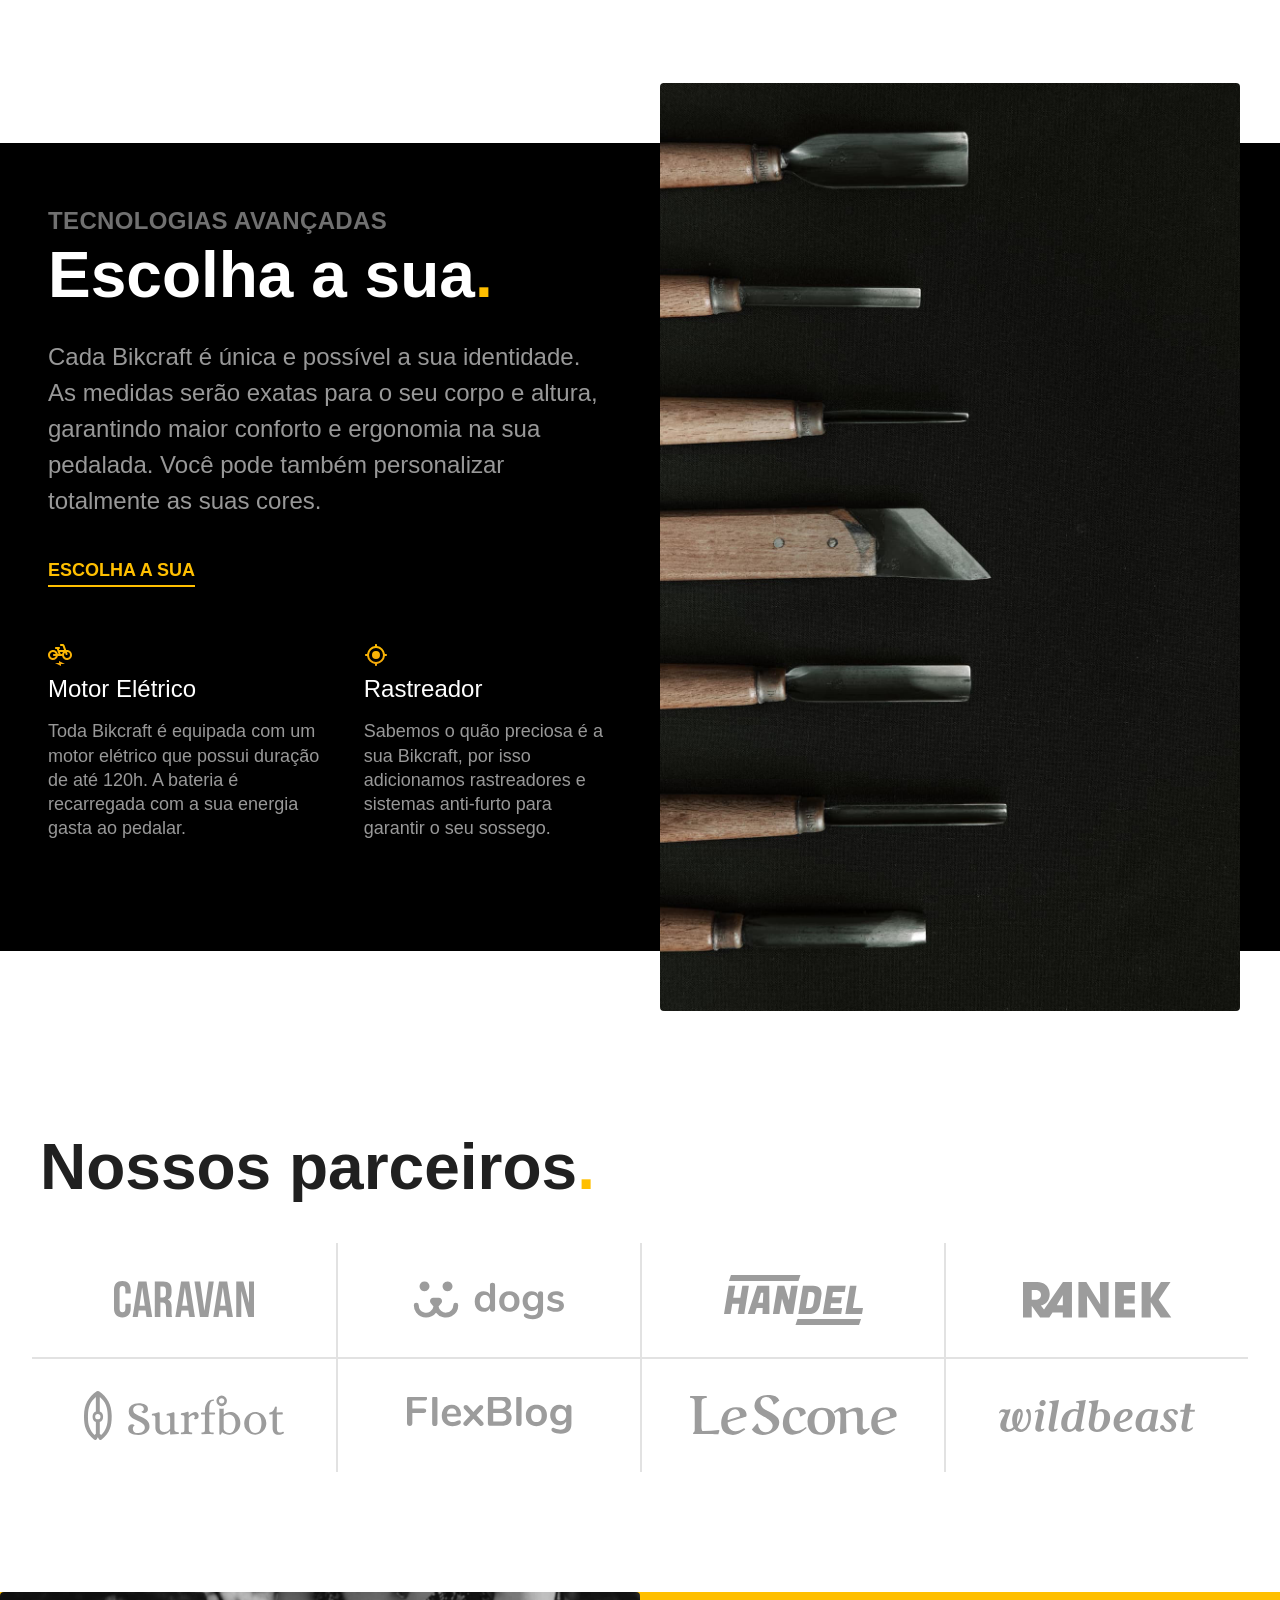
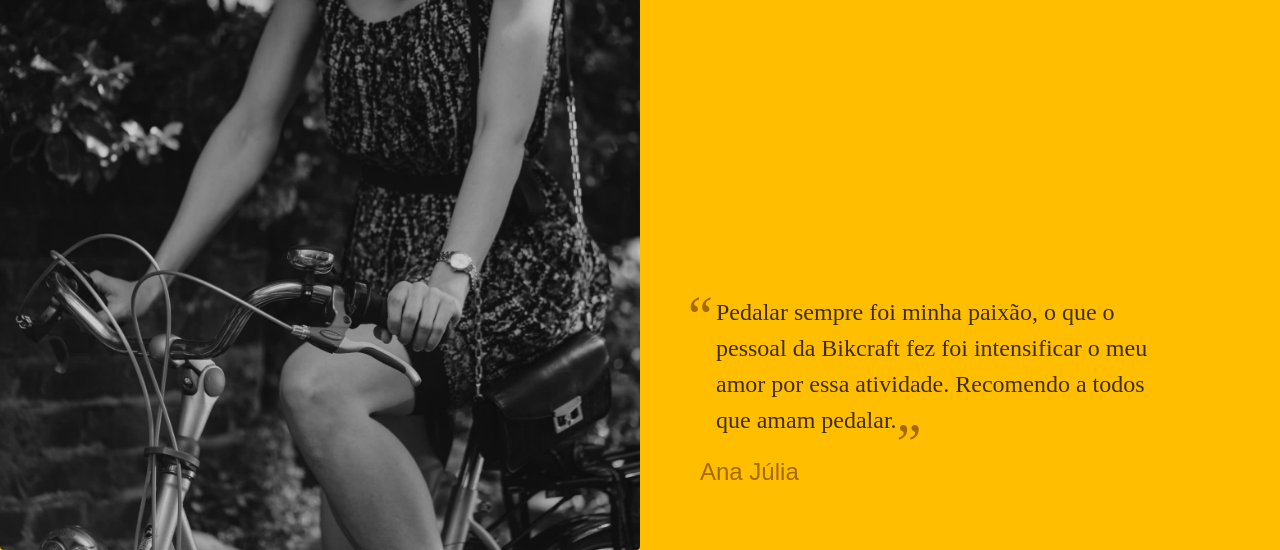
==== commit ba7ca50a: "Alteração dos textos das vantagens tecnológicas" ====
--- a/index.html
+++ b/index.html
@@ -89,13 +89,13 @@
           <div class="tecnologias-vantagem">
             <img src="/img/icones/eletrica.svg" alt="">
             <h3 class="font-1-l cor-c10">Motor Elétrico</h3>
-            <p class="font-2-m cor-c6">Cada Bikcraft é única e possível a sua identidade. As medidas serão exatas para o seu corpo e altura, garantindo maior conforto e ergonomia na sua pedalada. Você pode também personalizar totalmente as suas cores.</p>
+            <p class="font-2-m cor-c6">Toda Bikcraft é equipada com um motor elétrico que possui duração de até 120h. A bateria é recarregada com a sua energia gasta ao pedalar.</p>
           </div>
 
           <div class="tecnologias-vantagem">
             <img src="/img/icones/rastreador.svg" alt="">
             <h3 class="font-1-l cor-c10">Rastreador</h3>
-            <p class="font-2-m cor-c6">Cada Bikcraft é única e possível a sua identidade. As medidas serão exatas para o seu corpo e altura, garantindo maior conforto e ergonomia na sua pedalada. Você pode também personalizar totalmente as suas cores.</p>
+            <p class="font-2-m cor-c6">Sabemos o quão preciosa é a sua Bikcraft, por isso adicionamos rastreadores e sistemas anti-furto para garantir o seu sossego.</p>
           </div>
         </div>
       </div>
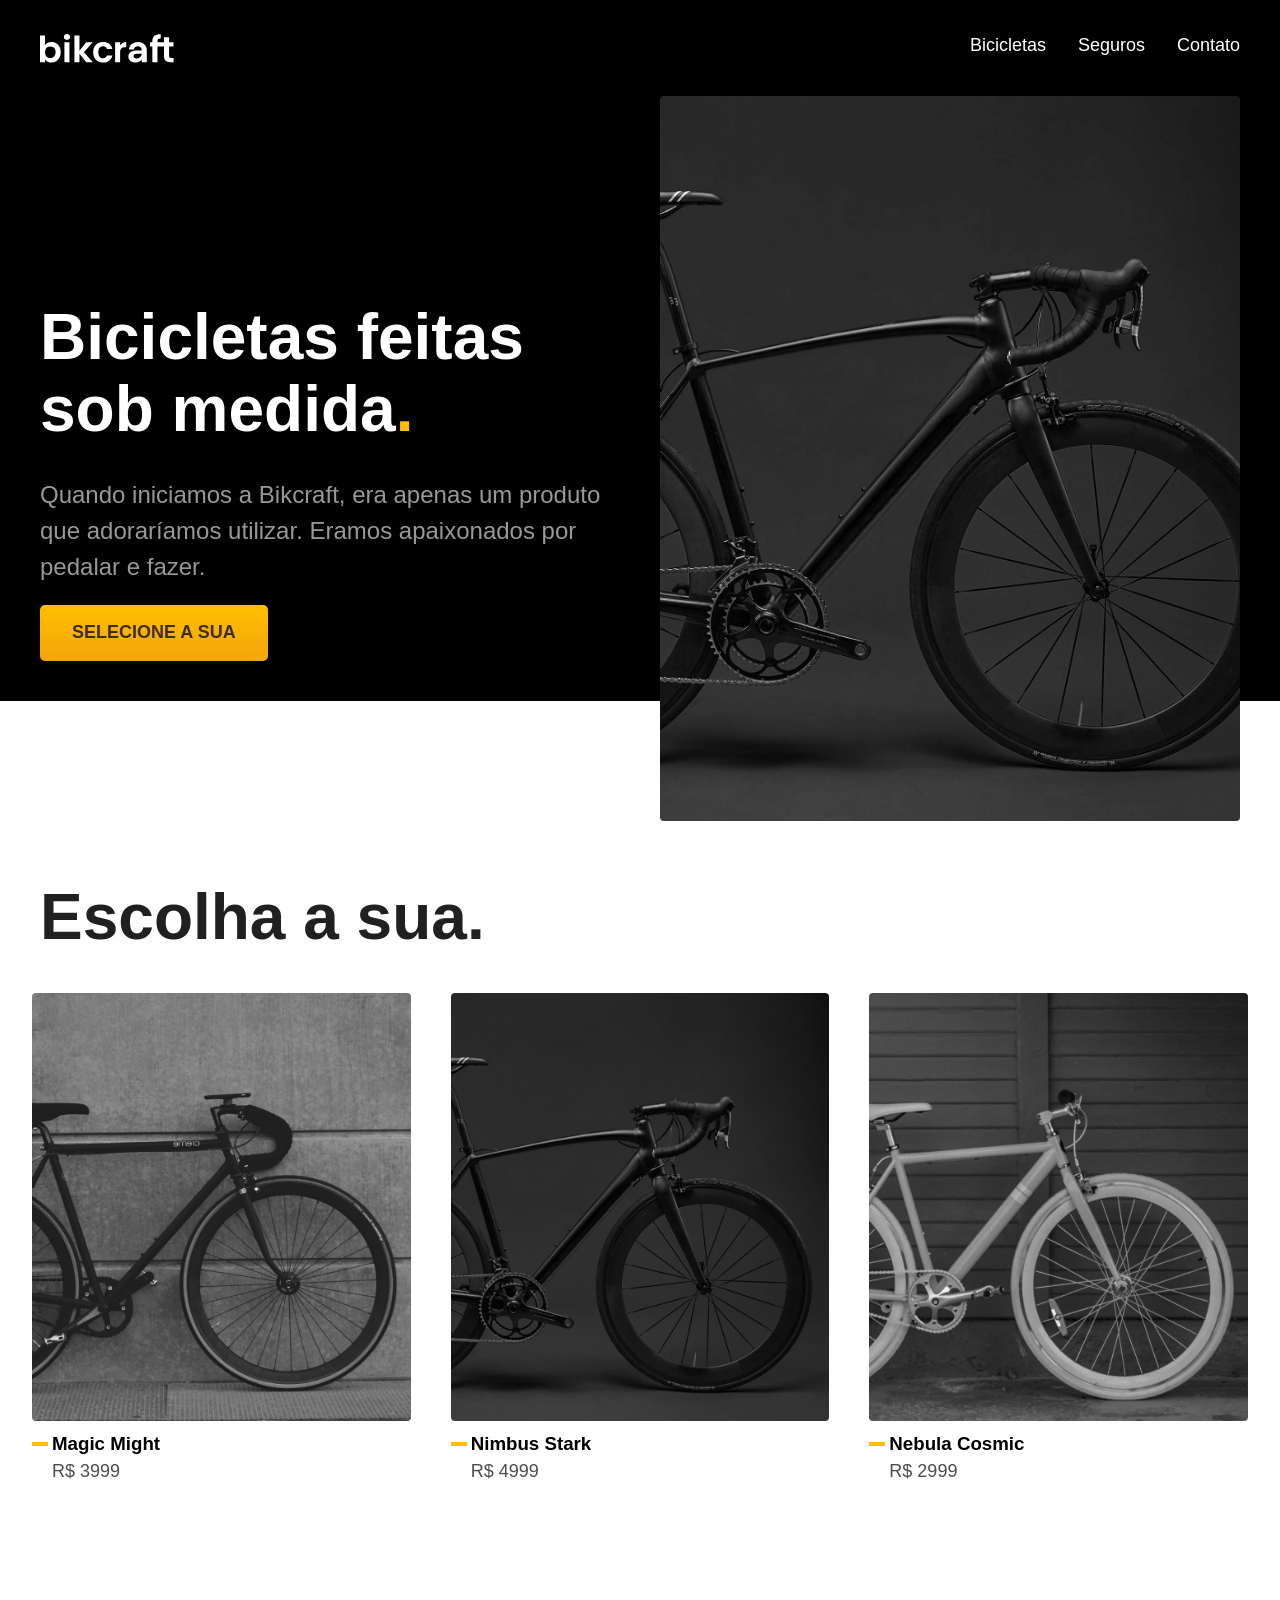
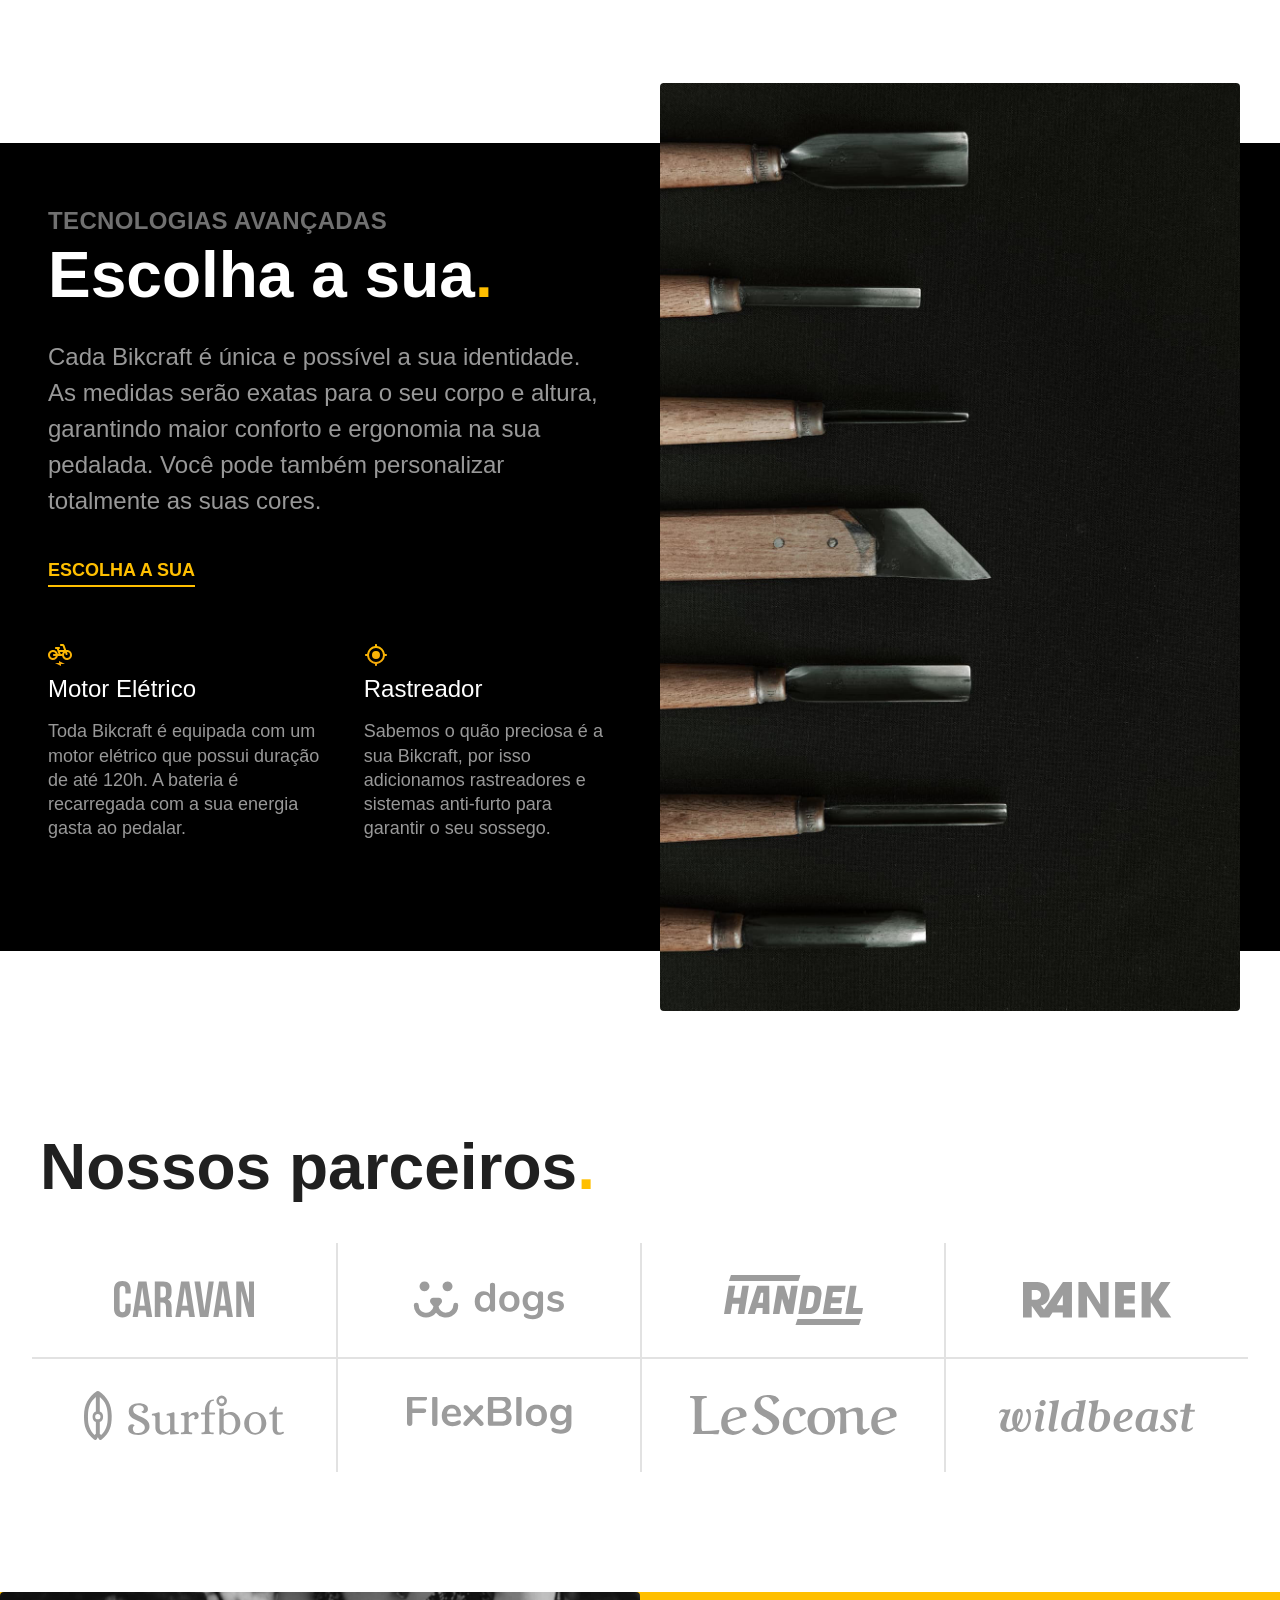
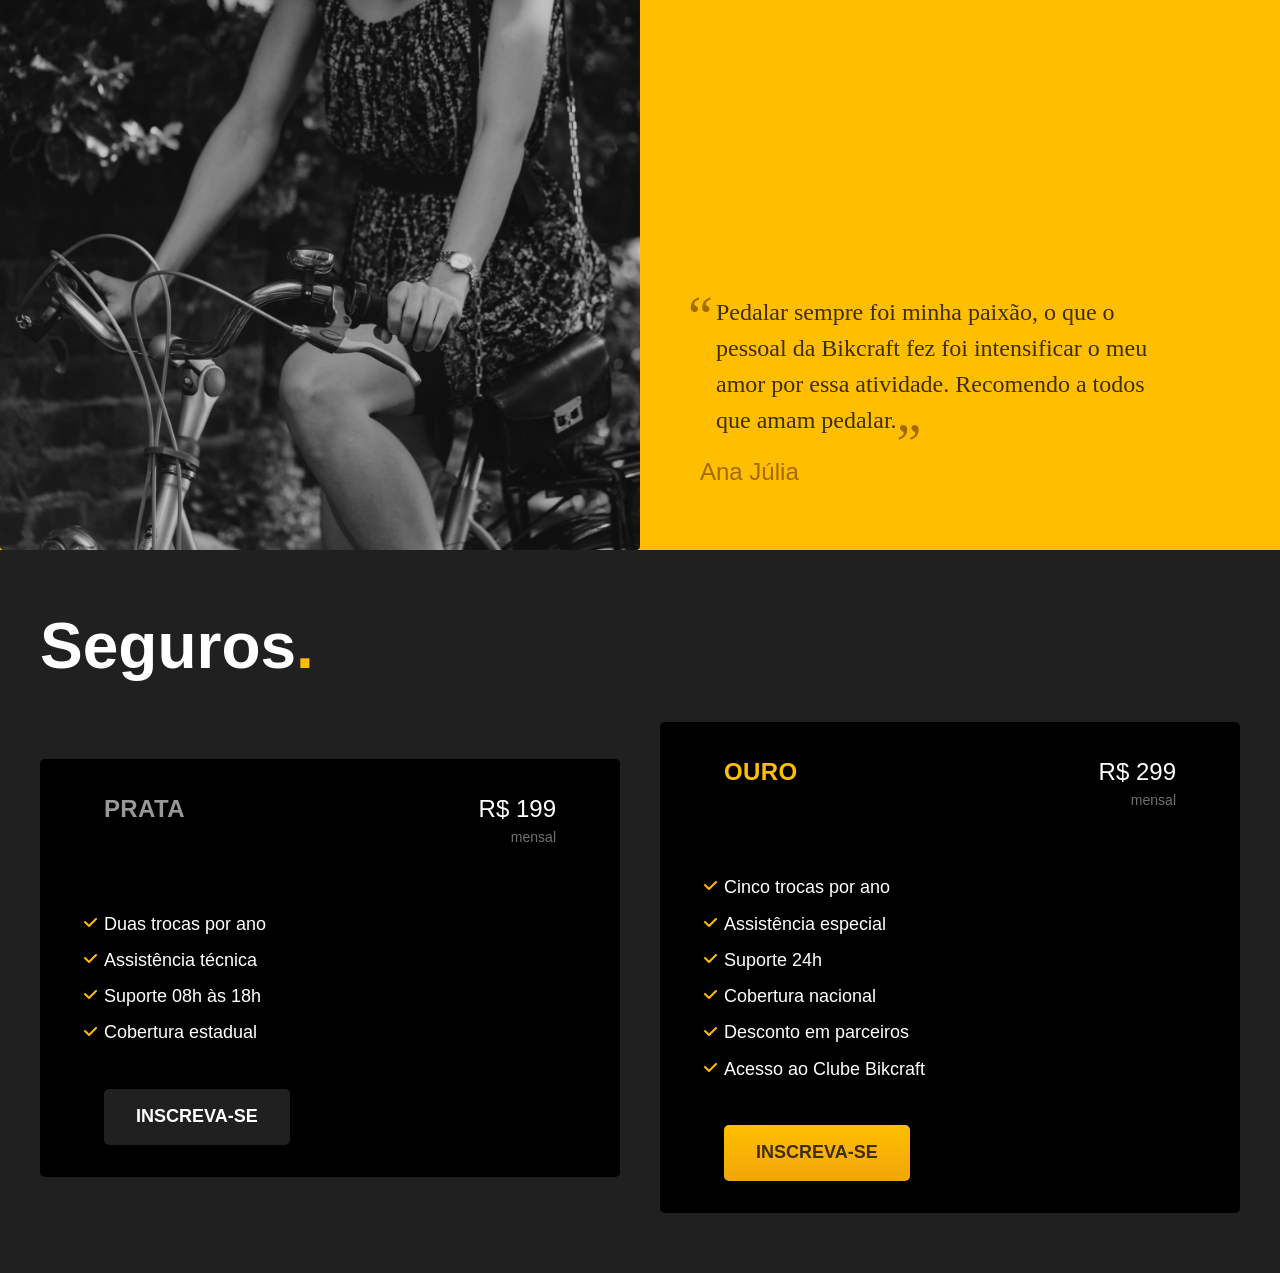
==== commit 9db4b1f7: "Inserção da seção de Seguros - HTML e Responsividade" ====
--- a/index.html
+++ b/index.html
@@ -149,6 +149,40 @@
       <span class="font-1-l cor-p3">Ana Júlia</span>
     </div>
   </section>
+
+  <article id="seguros">
+    <div class="container">
+      <h2 class="titulo font-1-xxl cor-c10">Seguros<span>.</span></h2>
+
+      <div class="seguros-plano">
+        <h3 class="font-2-l-b cor-c6">Prata</h3>
+        <span class="font-2-l cor-c10">R$ 199 <span class="font-2-xs cor-c5">mensal</span></span>
+
+        <ul class="seguros-lista font-2-m cor-c10">
+          <li>Duas trocas por ano</li>
+          <li>Assistência técnica</li>
+          <li>Suporte 08h às 18h</li>
+          <li>Cobertura estadual</li>
+        </ul>
+        <a href="/seguros.html" class="btn outlined">Inscreva-se</a>
+      </div>
+
+      <div class="seguros-plano">
+        <h3 class="font-2-l-b cor-p1">Ouro</h3>
+        <span class="font-2-l cor-c10">R$ 299 <span class="font-2-xs cor-c5">mensal</span></span>
+
+        <ul class="seguros-lista font-2-m cor-c10">
+          <li>Cinco trocas por ano</li>
+          <li>Assistência especial</li>
+          <li>Suporte 24h</li>
+          <li>Cobertura nacional</li>
+          <li>Desconto em parceiros</li>
+          <li>Acesso ao Clube Bikcraft</li>
+        </ul>
+        <a href="/seguros.html" class="btn">Inscreva-se</a>
+      </div>
+    </div>
+  </article>
 </body>
 
 </html>
--- a/css/style.css
+++ b/css/style.css
@@ -236,6 +236,15 @@
   color: #d69e11;
 }
 
+.btn.outlined {
+  background: #202020;
+  color: #ffffff;
+}
+
+.btn.outlined:hover {
+  background: #4d4d4d;
+}
+
 @media (max-width: 768px) {
   .btn {
     padding: 1.2rem 2rem;
@@ -684,4 +693,100 @@
     padding: 2rem;
   }
 }
+
+#seguros {
+  background-color: #202020;
+  color: #ffffff;
+  padding: 6rem 0;
+}
+
+#seguros .container {
+  display: -ms-grid;
+  display: grid;
+  -ms-grid-columns: 1fr 1fr;
+      grid-template-columns: 1fr 1fr;
+  -webkit-box-align: center;
+      -ms-flex-align: center;
+          align-items: center;
+  gap: 4rem;
+}
+
+#seguros h2 {
+  grid-column: 1 / -1;
+}
+
+#seguros .seguros-plano {
+  background-color: #000000;
+  display: -ms-grid;
+  display: grid;
+  -ms-grid-columns: 1fr auto;
+      grid-template-columns: 1fr auto;
+  padding: 3.2rem 6.4rem;
+  border-radius: 0.5rem;
+}
+
+#seguros .seguros-plano h3 {
+  margin-bottom: 0.8rem;
+  place-self: start;
+}
+
+#seguros .seguros-plano span {
+  display: block;
+  text-align: right;
+  margin-bottom: 3.2rem;
+}
+
+#seguros .seguros-plano ul {
+  grid-column: span 2;
+  margin-bottom: 3.2rem;
+}
+
+#seguros .seguros-plano ul li {
+  margin-bottom: 1.2rem;
+  display: -webkit-box;
+  display: -ms-flexbox;
+  display: flex;
+  -webkit-box-align: center;
+      -ms-flex-align: center;
+          align-items: center;
+  position: relative;
+}
+
+#seguros .seguros-plano ul li::before {
+  content: '';
+  width: 1.8rem;
+  height: 1.2rem;
+  display: block;
+  position: absolute;
+  left: -2rem;
+  background: url("/img/icones/lista.svg") no-repeat;
+}
+
+#seguros .seguros-plano a {
+  grid-column: span 2;
+  place-self: start;
+}
+
+@media (max-width: 768px) {
+  #seguros .container {
+    -ms-grid-columns: 1fr;
+        grid-template-columns: 1fr;
+  }
+}
+
+@media (max-width: 400px) {
+  #seguros .seguros-plano {
+    -ms-grid-columns: 1fr;
+        grid-template-columns: 1fr;
+    padding: 2.4rem 4rem;
+  }
+  #seguros .seguros-plano span {
+    text-align: left;
+    margin-bottom: 2rem;
+  }
+  #seguros .seguros-plano ul,
+  #seguros .seguros-plano a {
+    grid-column: auto;
+  }
+}
 /*# sourceMappingURL=style.css.map */
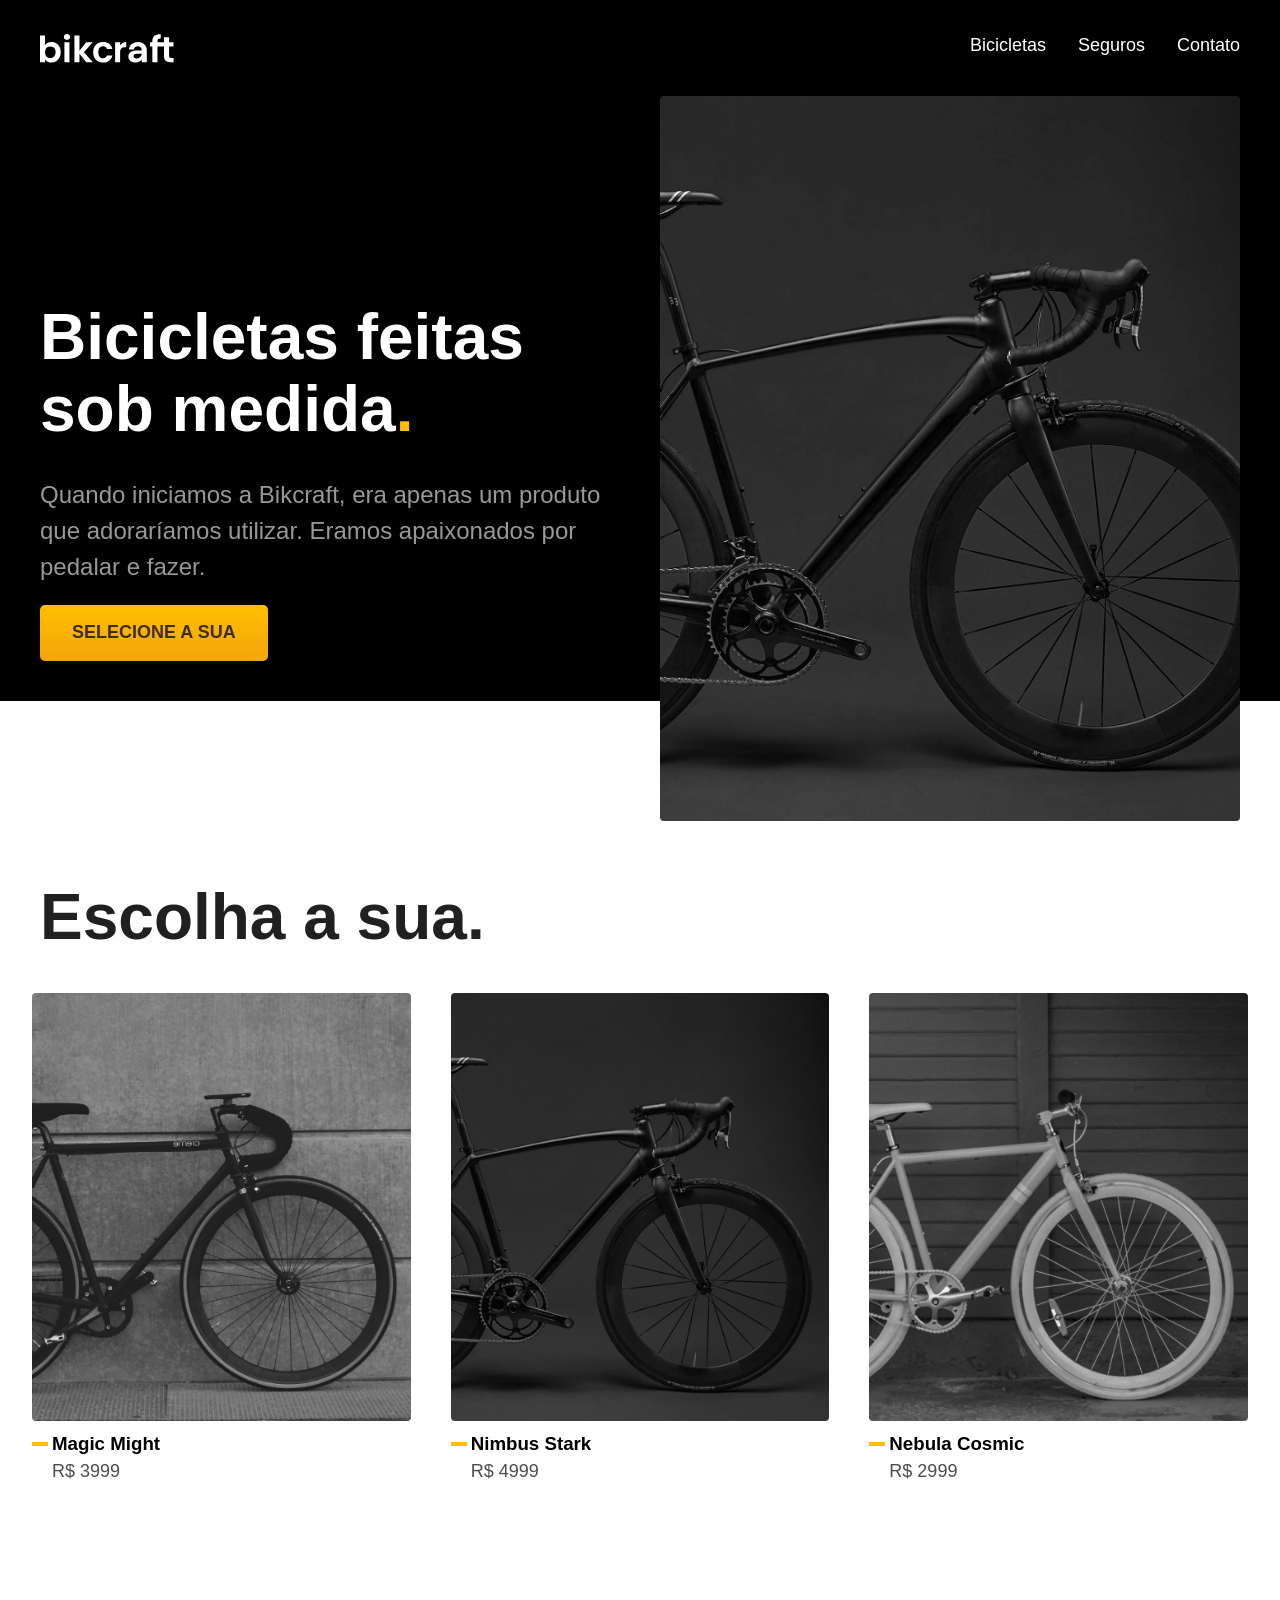
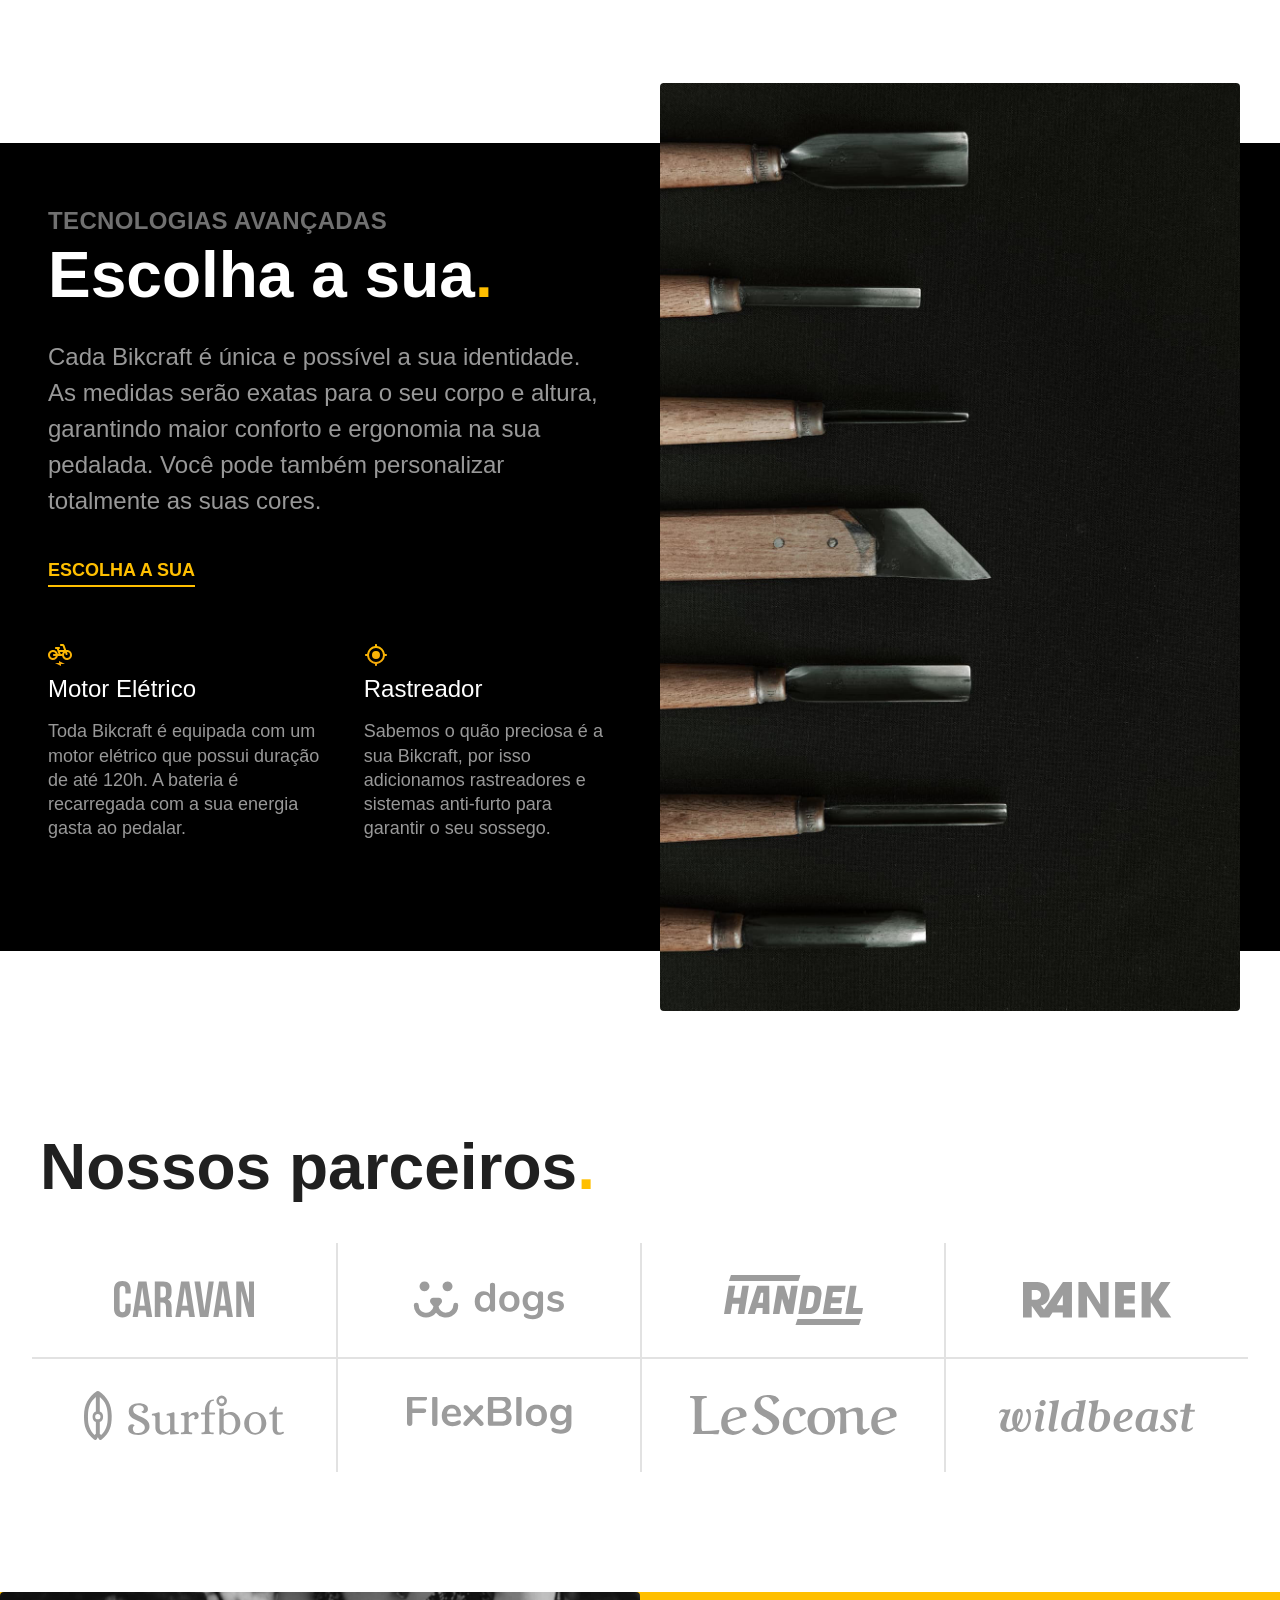
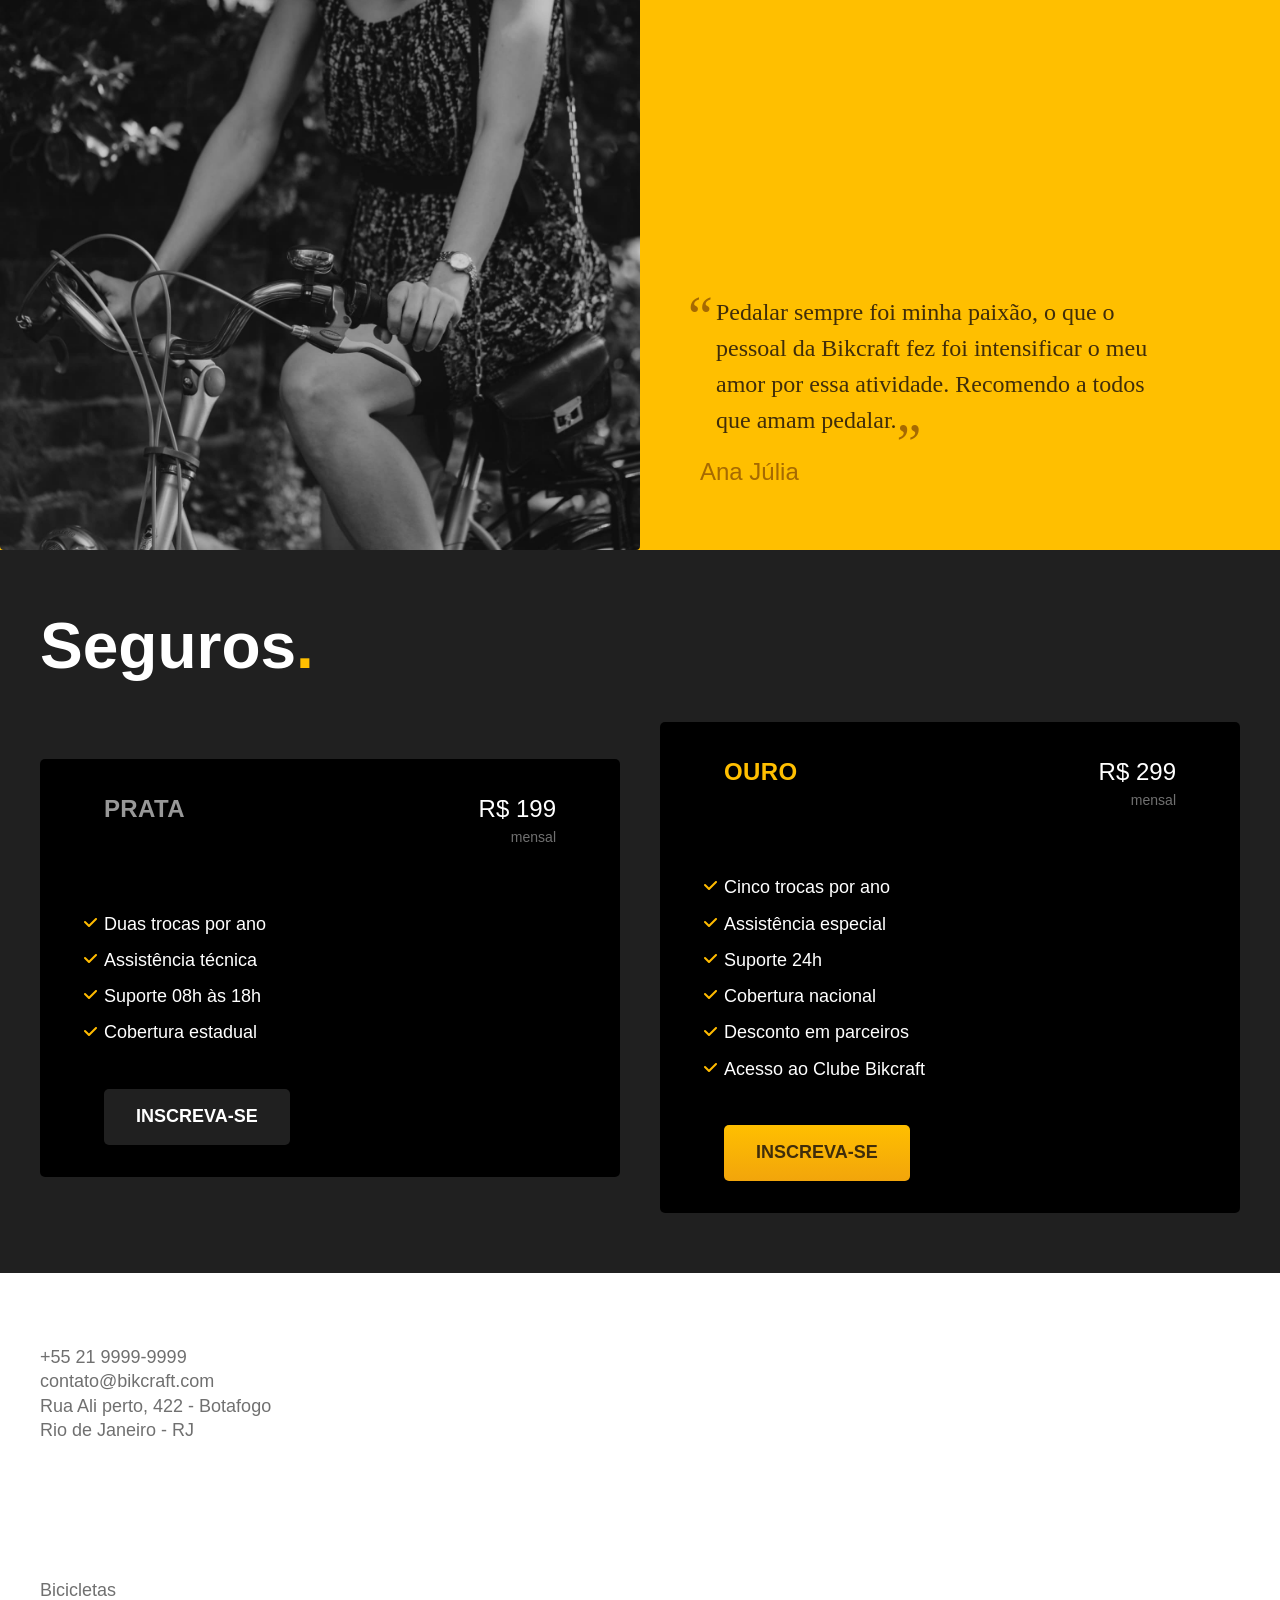
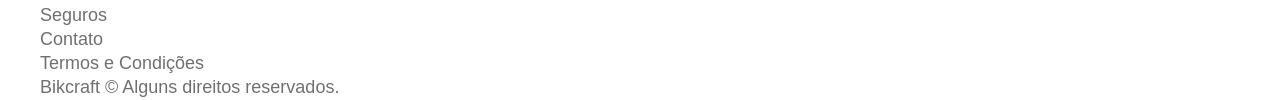
==== commit 151ce693: "Inserção do Rodapé da página" ====
--- a/index.html
+++ b/index.html
@@ -183,6 +183,44 @@
       </div>
     </div>
   </article>
+
+  <footer id="footer">
+    <div class="container">
+      <div class="footer-content">
+        <h2><img src="/img/bikcraft.svg" alt="Bikcraft Logo"></h2>
+        <div class="footer-contato">
+          <h3 class="font-1-xl cor-c10">Contato</h3>
+          <ul class="font-2-m cor-c5">
+            <li><a href="tel:+552199999999">+55 21 9999-9999</a></li>
+            <li><a href="mailto:contato@bikcraft.com">contato@bikcraft.com</a></li>
+            <li>Rua Ali perto, 422 - Botafogo</li>
+            <li>Rio de Janeiro - RJ</li>
+          </ul>
+          <div class="footer-socials">
+            <a href="./">
+              <img src="/img/redes/facebook.svg" alt="">
+            </a>
+            <a href="./">
+              <img src="/img/redes/instagram.svg" alt="">
+            </a>
+            <a href="./">
+              <img src="/img/redes/youtube.svg" alt="">
+            </a>
+          </div>
+        </div>
+        <div class="footer-informacoes">
+          <h3 class="font-1-xl cor-c10">Informações</h3>
+          <ul class="font-2-m cor-c5">
+            <li><a href="/bicicletas.html">Bicicletas</a></li>
+            <li><a href="/seguros.html">Seguros</a></li>
+            <li><a href="/contato.html">Contato</a></li>
+            <li><a href="/termos.html">Termos e Condições</a></li>
+          </ul>
+        </div>
+      </div>
+      <p class="font-2-m cor-c5">Bikcraft &copy; Alguns direitos reservados.</p>
+    </div>
+  </footer>
 </body>
 
 </html>
